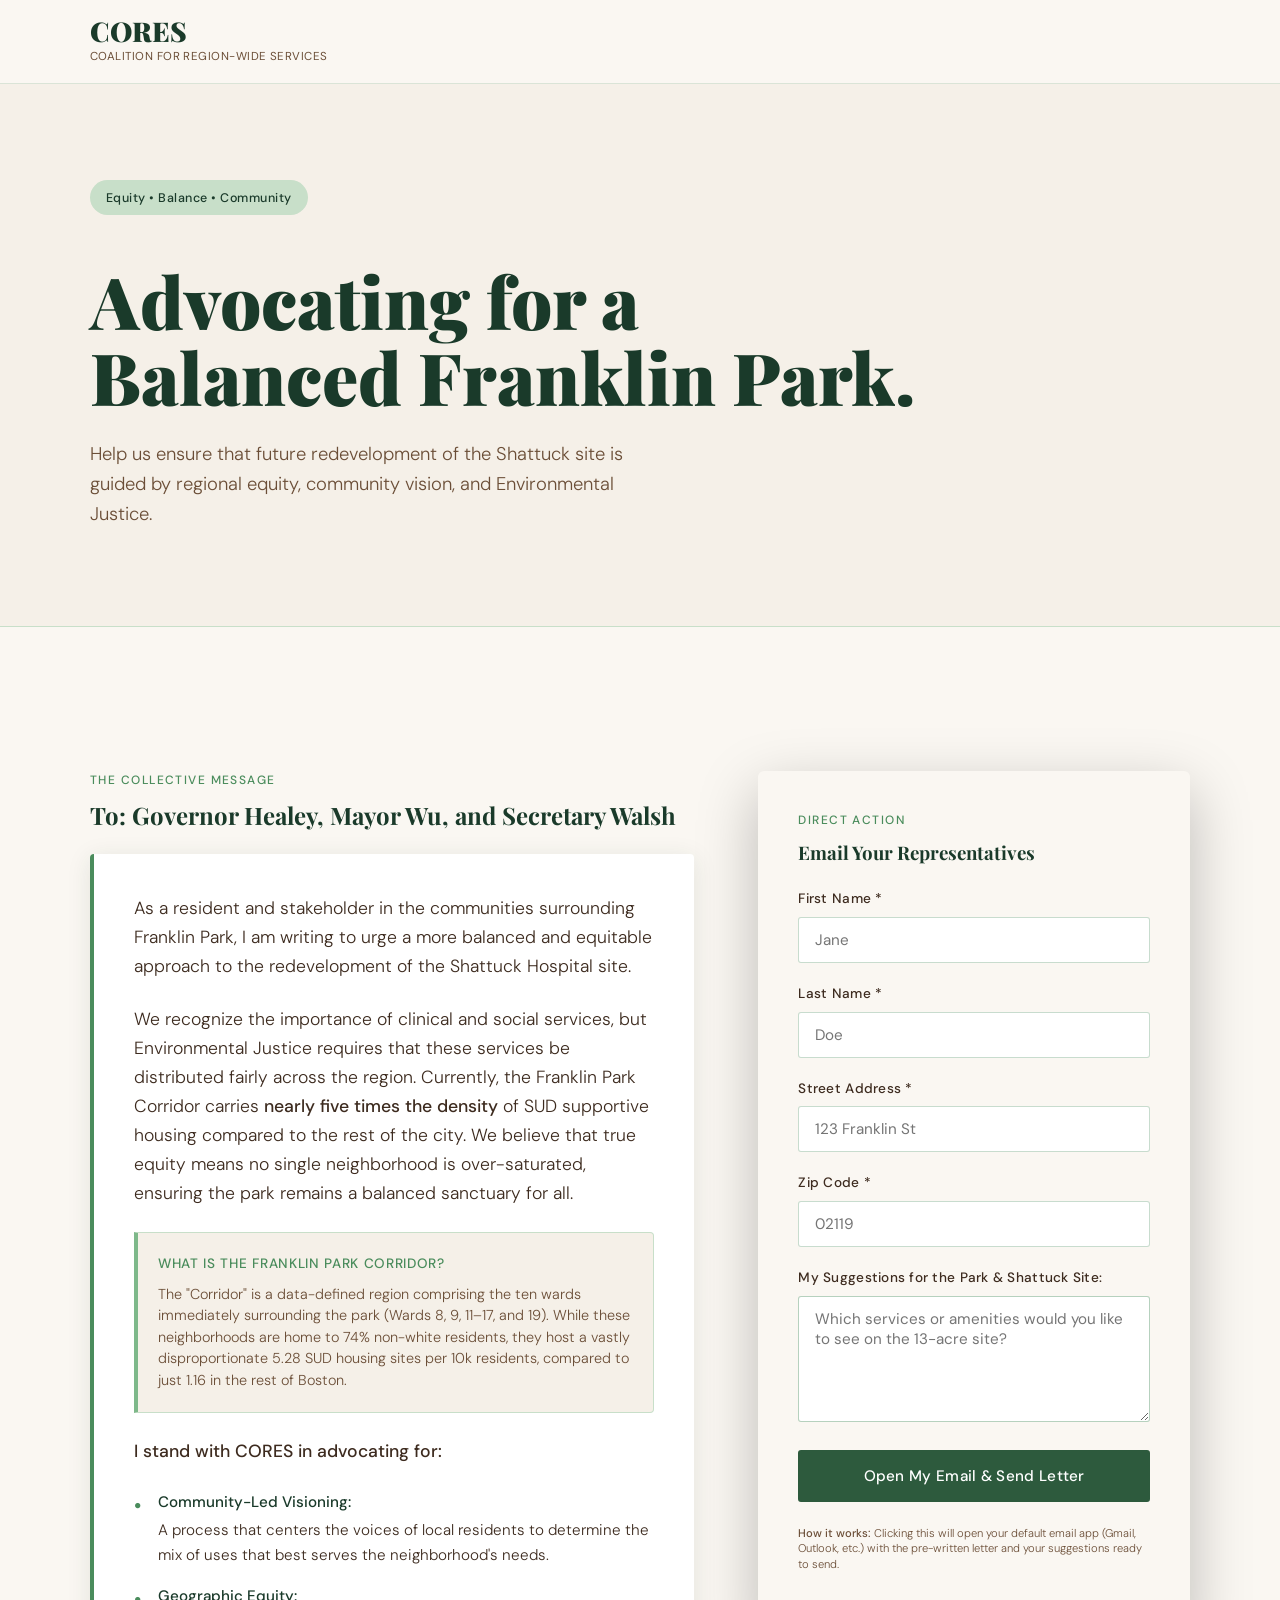
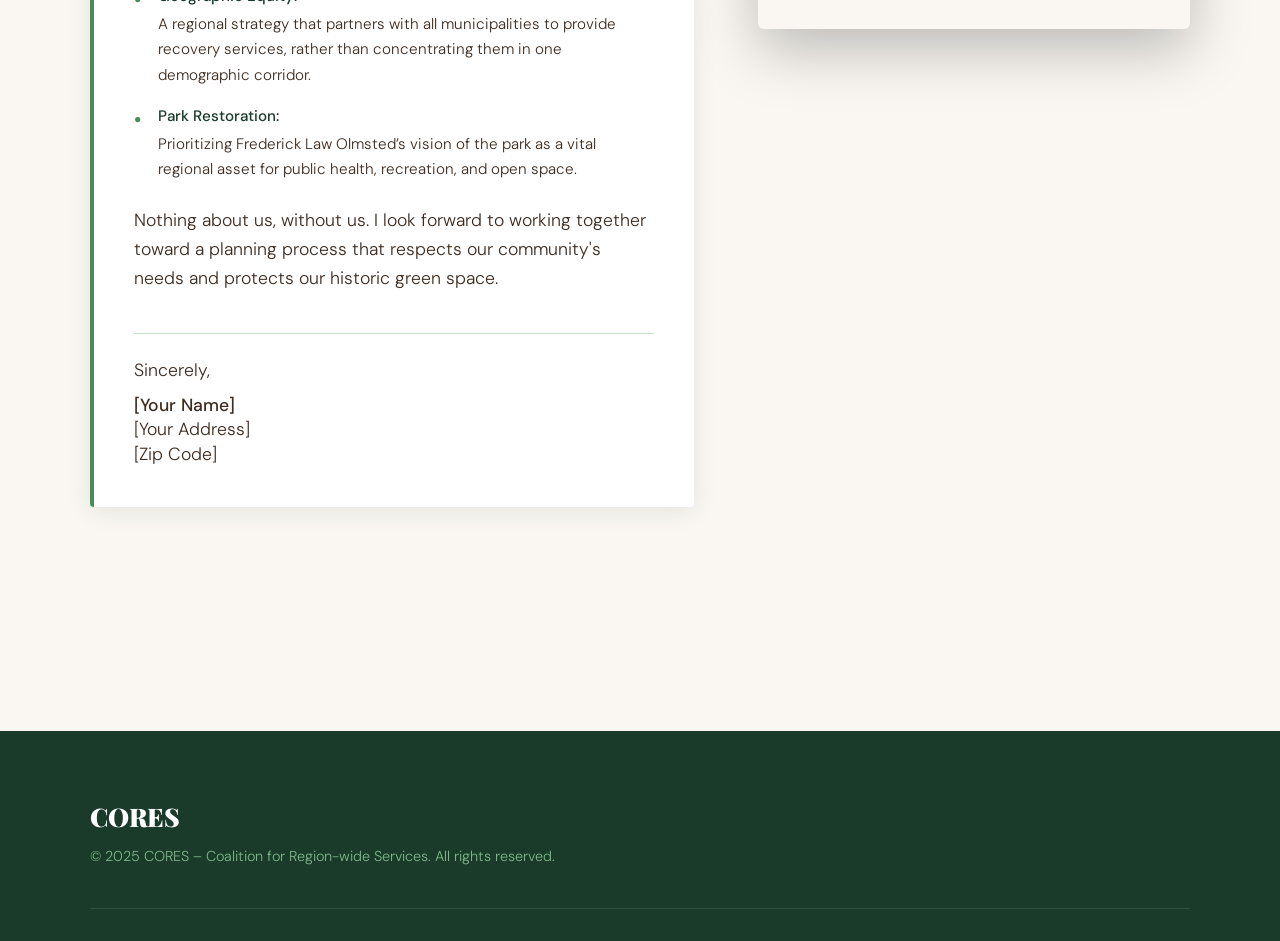
==== email.html @ 15a018da "updated" ====
<!doctype html>
<html lang="en">
  <head>
    <meta charset="UTF-8" />
    <meta name="viewport" content="width=device-width, initial-scale=1.0" />
    <title>Take Action: A Balanced Future for Franklin Park – CORES</title>
    <link rel="preconnect" href="https://fonts.googleapis.com" />
    <link rel="preconnect" href="https://fonts.gstatic.com" crossorigin />
    <link
      href="https://fonts.googleapis.com/css2?family=Playfair+Display:ital,wght@0,700;0,900;1,700&family=DM+Sans:wght@300;400;500&display=swap"
      rel="stylesheet"
    />
    <link rel="stylesheet" href="styles.css" />
    <link
      rel="icon"
      href="data:image/svg+xml,<svg xmlns='http://www.w3.org/2000/svg' viewBox='0 0 100 100'><text y='.9em' font-size='90'>🌳</text></svg>"
    />
    <style>
      .action-grid {
        display: grid;
        grid-template-columns: 1.4fr 1fr;
        gap: 4rem;
        padding-top: 3rem;
        align-items: start;
      }
      .letter-body {
        background: var(--white);
        padding: 2.5rem;
        border-radius: 4px;
        box-shadow: var(--shadow-soft);
        border-left: 4px solid var(--leaf);
      }
      .demand-list {
        list-style: none;
        margin: 1.5rem 0;
      }
      .demand-list li {
        margin-bottom: 1rem;
        padding-left: 1.5rem;
        position: relative;
        font-size: 0.95rem;
      }
      .demand-list li::before {
        content: "•";
        position: absolute;
        left: 0;
        color: var(--leaf);
        font-weight: bold;
      }
      .signature-block {
        margin-top: 2.5rem;
        padding-top: 1.5rem;
        border-top: 1px solid var(--mist);
        font-family: var(--font-body);
        color: var(--forest);
      }
      .signature-block p {
        margin: 0;
        line-height: 1.4;
      }
      .sticky-form {
        position: sticky;
        top: 40px;
      }
      @media (max-width: 992px) {
        .action-grid {
          grid-template-columns: 1fr;
          gap: 2rem;
        }
        .sticky-form {
          position: static;
        }
      }
    </style>
  </head>
  <body>
    <!-- Header & Navigation -->
    <header class="site-header">
      <div class="container nav-container">
        <a href="index.html" class="logo">
          <span class="logo-mark">CORES</span>
          <span class="logo-sub">Coalition for Region-wide Services</span>
        </a>
      </div>
    </header>

    <main>
      <!-- Hero Section -->
      <section
        class="section-padding"
        style="
          background: var(--parchment);
          border-bottom: 1px solid var(--mist);
        "
      >
        <div class="container">
          <span class="badge">Equity • Balance • Community</span>
          <h1 class="hero-title" style="color: var(--forest); margin-top: 1rem">
            Advocating for a<br />Balanced Franklin Park.
          </h1>
          <p class="hero-subtitle" style="color: var(--soil); margin-bottom: 0">
            Help us ensure that future redevelopment of the Shattuck site is
            guided by regional equity, community vision, and Environmental
            Justice.
          </p>
        </div>
      </section>

      <!-- Action Content -->
      <section class="section-padding">
        <div class="container action-grid">
          <!-- Column 1: The Formal Letter Text -->
          <div class="letter-column">
            <span class="eyebrow">The Collective Message</span>
            <h2
              style="
                font-family: var(--font-display);
                color: var(--forest);
                margin-bottom: 1.5rem;
              "
            >
              To: Governor Healey, Mayor Wu, and Secretary Walsh
            </h2>

            <div class="letter-body">
              <p>
                As a resident and stakeholder in the communities surrounding
                Franklin Park, I am writing to urge a more balanced and
                equitable approach to the redevelopment of the Shattuck Hospital
                site.
              </p>

              <p>
                We recognize the importance of clinical and social services, but
                Environmental Justice requires that these services be
                distributed fairly across the region. Currently, the Franklin
                Park Corridor carries
                <strong>nearly five times the density</strong> of SUD supportive
                housing compared to the rest of the city. We believe that true
                equity means no single neighborhood is over-saturated, ensuring
                the park remains a balanced sanctuary for all.
              </p>
              <div class="corridor-box">
                <h5>What is the Franklin Park Corridor?</h5>
                <p>
                  The "Corridor" is a data-defined region comprising the ten
                  wards immediately surrounding the park (Wards 8, 9, 11–17, and
                  19). While these neighborhoods are home to 74% non-white
                  residents, they host a vastly disproportionate 5.28 SUD
                  housing sites per 10k residents, compared to just 1.16 in the
                  rest of Boston.
                </p>
              </div>

              <p><strong>I stand with CORES in advocating for:</strong></p>
              <ul class="demand-list">
                <li>
                  <strong>Community-Led Visioning:</strong> A process that
                  centers the voices of local residents to determine the mix of
                  uses that best serves the neighborhood's needs.
                </li>
                <li>
                  <strong>Geographic Equity:</strong> A regional strategy that
                  partners with all municipalities to provide recovery services,
                  rather than concentrating them in one demographic corridor.
                </li>
                <li>
                  <strong>Park Restoration:</strong> Prioritizing Frederick Law
                  Olmsted’s vision of the park as a vital regional asset for
                  public health, recreation, and open space.
                </li>
              </ul>

              <p>
                Nothing about us, without us. I look forward to working together
                toward a planning process that respects our community's needs
                and protects our historic green space.
              </p>

              <!-- Impactful Signature Block -->
              <div class="signature-block">
                <p>Sincerely,</p>
                <p style="margin-top: 10px">
                  <strong id="sig-name">[Your Name]</strong>
                </p>
                <p id="sig-address">[Your Address]</p>
                <p id="sig-location">[Zip Code]</p>
              </div>
            </div>
          </div>

          <!-- Column 2: The Action Form -->
          <div class="form-column">
            <!-- We removed action and method; we'll use id for the script -->
            <div id="petition-form" class="clean-form sticky-form">
              <span class="eyebrow">Direct Action</span>
              <h3
                style="
                  font-family: var(--font-display);
                  color: var(--forest);
                  margin-bottom: 1.5rem;
                "
              >
                Email Your Representatives
              </h3>

              <div class="form-group">
                <label for="fname">First Name *</label>
                <input
                  type="text"
                  id="fname"
                  required
                  placeholder="Jane"
                  oninput="updateSignature()"
                />
              </div>

              <div class="form-group">
                <label for="lname">Last Name *</label>
                <input
                  type="text"
                  id="lname"
                  required
                  placeholder="Doe"
                  oninput="updateSignature()"
                />
              </div>

              <!-- Added Street Address Field -->
              <div class="form-group">
                <label for="address">Street Address *</label>
                <input
                  type="text"
                  id="address"
                  required
                  placeholder="123 Franklin St"
                  oninput="updateSignature()"
                />
              </div>

              <div class="form-group">
                <label for="zip">Zip Code *</label>
                <input
                  type="text"
                  id="zip"
                  required
                  placeholder="02119"
                  pattern="[0-9]{5}"
                  oninput="updateSignature()"
                />
              </div>

              <div class="form-group">
                <label for="suggestions"
                  >My Suggestions for the Park & Shattuck Site:</label
                >
                <textarea
                  id="suggestions"
                  rows="5"
                  placeholder="Which services or amenities would you like to see on the 13-acre site?"
                ></textarea>
              </div>

              <!-- This button now triggers the JavaScript function -->
              <button
                type="button"
                onclick="sendEmail()"
                class="btn btn-primary btn-block"
              >
                Open My Email & Send Letter
              </button>

              <p
                style="
                  font-size: 0.7rem;
                  color: var(--soil);
                  margin-top: 1.5rem;
                  line-height: 1.4;
                "
              >
                <strong>How it works:</strong> Clicking this will open your
                default email app (Gmail, Outlook, etc.) with the pre-written
                letter and your suggestions ready to send.
              </p>
            </div>
          </div>
        </div>
      </section>
    </main>

    <footer class="site-footer">
      <div class="container footer-container">
        <div class="footer-info">
          <span class="footer-logo">CORES</span>
          <p>
            © 2025 CORES – Coalition for Region-wide Services. All rights
            reserved.
          </p>
        </div>
      </div>
    </footer>

    <script>
      // Updates the visual signature on the left
      function updateSignature() {
        const fname = document.getElementById("fname").value;
        const lname = document.getElementById("lname").value;
        const address = document.getElementById("address").value;
        const zip = document.getElementById("zip").value;

        document.getElementById("sig-name").innerText =
          fname || lname ? fname + " " + lname : "[Your Name]";
        document.getElementById("sig-address").innerText = address
          ? address
          : "[Your Address]";
        document.getElementById("sig-location").innerText = zip
          ? "Boston, MA " + zip
          : "[Zip Code]";
      }

      // The function that actually "sends" the email
      function sendEmail() {
        // 1. Define Recipients
        const to = "governorhelley@mass.gov"; // Replace with actual lead rep
        const cc =
          "mayorwu@boston.gov, secretarywalsh@mass.gov, whoseparkfp@gmail.com";

        // 2. Collect Data
        const fname = document.getElementById("fname").value;
        const lname = document.getElementById("lname").value;
        const address = document.getElementById("address").value;
        const zip = document.getElementById("zip").value;
        const suggestions = document.getElementById("suggestions").value;

        if (!fname || !lname || !address || !zip) {
          alert("Please fill out your name, address, and zip code first.");
          return;
        }

        // 3. Build the Email Body
        const subject = encodeURIComponent(
          "Constituent Letter: Balanced Development for Franklin Park",
        );

        let bodyText = `To: Governor Healey, Mayor Wu, and Secretary Walsh\n\n`;
        bodyText += `As a resident and stakeholder in the communities surrounding Franklin Park, I am writing to urge a more balanced and equitable approach to the redevelopment of the Shattuck Hospital site.\n\n`;
        bodyText += `We recognize the importance of clinical and social services, but Environmental Justice requires that these services be distributed fairly across the region. Currently, the Franklin Park Corridor carries nearly five times the density of SUD supportive housing compared to the rest of the city.\n\n`;

        if (suggestions) {
          bodyText += `MY SUGGESTIONS FOR THE SITE:\n"${suggestions}"\n\n`;
        }

        bodyText += `I stand with CORES in advocating for Community-Led Visioning, Geographic Equity, and Park Restoration.\n\n`;
        bodyText += `Sincerely,\n\n`;
        bodyText += `${fname} ${lname}\n`;
        bodyText += `${address}\n`;
        bodyText += `Boston, MA ${zip}`;

        const mailtoLink = `mailto:${to}?cc=${cc}&subject=${subject}&body=${encodeURIComponent(bodyText)}`;

        // 4. Trigger the Email Client
        window.location.href = mailtoLink;
      }
    </script>
  </body>
</html>
---- styles.css ----
/* =============================================
   CORES — Coalition for Region-wide Services
   Design: Organic Editorial / Environmental
   ============================================= */

:root {
  --forest: #1a3a2a;
  --canopy: #2d5a3d;
  --leaf: #4a8c5c;
  --sage: #7eb88a;
  --mist: #c8dfc9;
  --parchment: #f5f0e8;
  --bark: #3d2b1f;
  --soil: #6b4e37;
  --cream: #faf7f2;
  --white: #ffffff;

  --font-display: "Playfair Display", Georgia, serif;
  --font-body: "DM Sans", system-ui, sans-serif;

  --ease-out: cubic-bezier(0.16, 1, 0.3, 1);
  --shadow-soft: 0 4px 24px rgba(26, 58, 42, 0.1);
  --shadow-med: 0 8px 40px rgba(26, 58, 42, 0.16);
}

/* Reset */
*,
*::before,
*::after {
  margin: 0;
  padding: 0;
  box-sizing: border-box;
}

html {
  scroll-behavior: smooth;
}

body {
  font-family: var(--font-body);
  color: var(--bark);
  line-height: 1.65;
  background: var(--cream);
  font-weight: 300;
}

.container {
  width: 90%;
  max-width: 1100px;
  margin: 0 auto;
}

.section-padding {
  padding: 6rem 0;
}

/* Typography */
h1,
h2,
h3,
h4 {
  font-family: var(--font-display);
  line-height: 1.15;
}
p {
  margin-bottom: 1rem;
}
a {
  text-decoration: none;
  color: inherit;
}
strong {
  font-weight: 500;
}

em {
  font-style: italic;
  color: var(--mist);
}

/* Eyebrow label */
.eyebrow {
  display: block;
  font-family: var(--font-body);
  font-weight: 500;
  font-size: 0.75rem;
  letter-spacing: 0.12em;
  text-transform: uppercase;
  color: var(--leaf);
  margin-bottom: 0.75rem;
}
.eyebrow.centered {
  text-align: center;
}
.eyebrow.light {
  color: var(--mist);
}

/* Badge */
.badge {
  display: inline-block;
  background: var(--mist);
  color: var(--forest);
  padding: 0.45rem 1rem;
  border-radius: 100px;
  font-size: 0.78rem;
  font-weight: 500;
  letter-spacing: 0.04em;
  margin-bottom: 2rem;
}

/* Buttons */
.btn {
  display: inline-block;
  padding: 0.85rem 1.8rem;
  border-radius: 3px;
  font-family: var(--font-body);
  font-weight: 500;
  font-size: 0.95rem;
  cursor: pointer;
  transition: all 0.25s var(--ease-out);
  border: 2px solid transparent;
  letter-spacing: 0.02em;
}

.btn-primary {
  background: var(--canopy);
  color: var(--white);
  border-color: var(--canopy);
}
.btn-primary:hover {
  background: var(--forest);
  border-color: var(--forest);
  transform: translateY(-2px);
  box-shadow: 0 8px 24px rgba(26, 58, 42, 0.25);
}

.btn-outline {
  background: transparent;
  border-color: var(--white);
  color: var(--white);
}
.btn-outline:hover {
  background: rgba(255, 255, 255, 0.15);
  transform: translateY(-2px);
}

.btn-block {
  display: block;
  width: 100%;
  text-align: center;
}

/* =====================
   HEADER & NAV
   ===================== */
.site-header {
  background: var(--cream);
  border-bottom: 1px solid rgba(74, 140, 92, 0.18);
  position: sticky;
  top: 0;
  z-index: 100;
  backdrop-filter: blur(8px);
}

.nav-container {
  display: flex;
  justify-content: space-between;
  align-items: center;
  padding: 1.1rem 0;
}

.logo {
  display: flex;
  flex-direction: column;
}

.logo-mark {
  font-family: var(--font-display);
  font-size: 1.7rem;
  font-weight: 900;
  color: var(--forest);
  line-height: 1;
}

.logo-sub {
  font-size: 0.72rem;
  font-weight: 400;
  color: var(--soil);
  letter-spacing: 0.04em;
  text-transform: uppercase;
  margin-top: 2px;
}

.main-nav ul {
  list-style: none;
  display: flex;
  gap: 2.5rem;
  align-items: center;
}

.main-nav a {
  font-weight: 400;
  font-size: 0.95rem;
  color: var(--bark);
  transition: color 0.2s;
  position: relative;
}

.main-nav a:not(.btn-nav)::after {
  content: "";
  position: absolute;
  bottom: -3px;
  left: 0;
  width: 0;
  height: 1.5px;
  background: var(--leaf);
  transition: width 0.3s var(--ease-out);
}
.main-nav a:not(.btn-nav):hover::after {
  width: 100%;
}

.btn-nav {
  background: var(--canopy);
  color: var(--white) !important;
  padding: 0.55rem 1.25rem;
  border-radius: 3px;
  font-weight: 500 !important;
  transition:
    background 0.2s,
    transform 0.2s;
}
.btn-nav:hover {
  background: var(--forest) !important;
  transform: translateY(-1px);
}
.btn-nav::after {
  display: none !important;
}

/* Mobile Toggle */
.mobile-toggle {
  display: none;
  background: none;
  border: none;
  cursor: pointer;
  flex-direction: column;
  gap: 5px;
}
.mobile-toggle span {
  width: 24px;
  height: 2px;
  background: var(--canopy);
  border-radius: 2px;
  transition: transform 0.3s;
}

/* =====================
   HERO
   ===================== */
.hero-section {
  position: relative;
  padding: 7rem 0 6rem;
  background: var(--forest);
  overflow: hidden;
}

.hero-bg-texture {
  position: absolute;
  inset: 0;
  background:
    radial-gradient(
      ellipse 70% 60% at 20% 50%,
      rgba(74, 140, 92, 0.25) 0%,
      transparent 60%
    ),
    radial-gradient(
      ellipse 50% 80% at 80% 30%,
      rgba(45, 90, 61, 0.4) 0%,
      transparent 60%
    );
  pointer-events: none;
}

.hero-content {
  position: relative;
  z-index: 2;
  max-width: 720px;
}

.hero-title {
  font-size: clamp(2.8rem, 6vw, 4.5rem);
  font-weight: 900;
  color: var(--white);
  margin-bottom: 1.5rem;
  line-height: 1.05;
}

.hero-subtitle {
  font-size: 1.15rem;
  color: var(--mist);
  max-width: 580px;
  margin-bottom: 2.5rem;
  font-weight: 300;
}
.hero-subtitle strong {
  color: var(--white);
  font-weight: 500;
}

.hero-actions {
  display: flex;
  gap: 1rem;
  flex-wrap: wrap;
}

/* Decorative leaves */
.hero-leaf {
  position: absolute;
  z-index: 1;
  font-size: 8rem;
  opacity: 0.07;
  pointer-events: none;
  filter: blur(1px);
}
.hero-leaf-1 {
  right: 5%;
  top: 10%;
  transform: rotate(15deg);
  font-size: 12rem;
}
.hero-leaf-2 {
  right: 18%;
  bottom: 5%;
  transform: rotate(-20deg);
  font-size: 9rem;
}

/* =====================
   ABOUT
   ===================== */
.about-section {
  background: var(--parchment);
}

.about-grid {
  display: grid;
  grid-template-columns: 3fr 2fr;
  gap: 4rem;
  align-items: center;
}

.about-text h3 {
  font-size: 2.2rem;
  color: var(--forest);
  margin-bottom: 1.25rem;
}

.about-text p {
  color: var(--bark);
  font-size: 1.05rem;
}

.about-highlight {
  background: var(--forest);
  color: var(--mist);
  padding: 2.5rem;
  border-radius: 4px;
  position: relative;
}

.quote-mark {
  font-family: var(--font-display);
  font-size: 5rem;
  line-height: 1;
  color: var(--sage);
  opacity: 0.4;
  margin-bottom: -1rem;
}

.about-highlight h4 {
  font-size: 0.8rem;
  font-family: var(--font-body);
  font-weight: 500;
  letter-spacing: 0.1em;
  text-transform: uppercase;
  color: var(--sage);
  margin-bottom: 0.75rem;
}

.about-highlight p {
  color: var(--mist);
  font-size: 1rem;
  margin-bottom: 0;
}
.about-highlight strong {
  color: var(--white);
}

/* =====================
   PRINCIPLES
   ===================== */
.principles-section {
  background: var(--cream);
}

.section-title {
  font-size: clamp(1.8rem, 3vw, 2.4rem);
  text-align: center;
  color: var(--forest);
  margin-bottom: 3.5rem;
}

.card-grid {
  display: grid;
  grid-template-columns: repeat(auto-fit, minmax(290px, 1fr));
  gap: 2rem;
}

.card {
  background: var(--white);
  padding: 2.5rem 2rem;
  border-radius: 4px;
  box-shadow: var(--shadow-soft);
  border-top: 3px solid var(--leaf);
  transition:
    transform 0.3s var(--ease-out),
    box-shadow 0.3s;
}
.card:hover {
  transform: translateY(-5px);
  box-shadow: var(--shadow-med);
}

.card-icon {
  font-size: 2rem;
  margin-bottom: 1rem;
  filter: grayscale(0.2);
}

.card h4 {
  color: var(--forest);
  font-size: 1.25rem;
  margin-bottom: 0.75rem;
}
.card p {
  color: #5a4e46;
  font-size: 0.97rem;
  margin-bottom: 0;
}

/* =====================
   DATA / EVIDENCE SECTION
   ===================== */
.data-section {
  background: var(--parchment);
}

.data-intro {
  max-width: 720px;
  margin: 0 auto 3rem;
  text-align: center;
  font-size: 1.05rem;
  color: #5a4e46;
}
.data-intro strong {
  color: var(--forest);
}

/* Stat callout bar */
.stat-bar {
  display: flex;
  align-items: stretch;
  gap: 0;
  background: var(--forest);
  border-radius: 6px;
  overflow: hidden;
  margin-bottom: 3rem;
}

.stat-item {
  flex: 1;
  display: flex;
  flex-direction: column;
  align-items: center;
  justify-content: center;
  padding: 2rem 1.5rem;
  text-align: center;
}

.stat-number {
  font-family: var(--font-display);
  font-size: 3rem;
  font-weight: 900;
  color: var(--mist);
  line-height: 1;
  margin-bottom: 0.5rem;
}

.stat-label {
  font-size: 0.82rem;
  color: var(--sage);
  line-height: 1.4;
  font-weight: 400;
}

.stat-divider {
  width: 1px;
  background: rgba(255, 255, 255, 0.1);
  align-self: stretch;
}

/* Viz grid */
.viz-grid {
  display: grid;
  grid-template-columns: 1fr 1fr;
  gap: 2rem;
}

.viz-panel {
  background: var(--white);
  border-radius: 6px;
  overflow: hidden;
  box-shadow: var(--shadow-soft);
}

.viz-label {
  font-family: var(--font-body);
  font-size: 0.8rem;
  font-weight: 500;
  letter-spacing: 0.06em;
  text-transform: uppercase;
  color: var(--leaf);
  padding: 1rem 1.25rem 0.75rem;
  border-bottom: 1px solid rgba(74, 140, 92, 0.12);
}

.map-embed iframe {
  display: block;
  width: 100%;
  height: 420px;
  border: none;
}

.scatter-embed img {
  display: block;
  width: 100%;
  height: 420px;
  object-fit: contain;
  padding: 1rem;
  background: var(--white);
}

/* =====================
   PETITION SECTION
   ===================== */
.petition-section {
  background: var(--canopy);
  background-image:
    radial-gradient(
      ellipse 80% 80% at 90% 20%,
      rgba(26, 58, 42, 0.5) 0%,
      transparent 60%
    ),
    radial-gradient(
      ellipse 60% 60% at 10% 80%,
      rgba(74, 140, 92, 0.2) 0%,
      transparent 50%
    );
}

.petition-container {
  display: grid;
  grid-template-columns: 1fr 1fr;
  gap: 5rem;
  align-items: start;
}

.petition-text h3 {
  font-size: clamp(2rem, 4vw, 2.8rem);
  color: var(--white);
  margin-bottom: 1rem;
}
.petition-text p {
  color: var(--mist);
  font-size: 1.05rem;
}

.petition-points {
  list-style: none;
  margin-top: 1.5rem;
}
.petition-points li {
  color: var(--mist);
  padding: 0.5rem 0;
  border-bottom: 1px solid rgba(200, 223, 201, 0.2);
  font-size: 0.97rem;
  display: flex;
  align-items: center;
  gap: 0.6rem;
}
.petition-points li::before {
  content: "→";
  color: var(--sage);
  font-weight: 500;
}

/* Form */
.clean-form {
  background: var(--cream);
  padding: 2.5rem;
  border-radius: 6px;
  box-shadow: 0 20px 60px rgba(0, 0, 0, 0.25);
}

.clean-form h4 {
  font-size: 1.3rem;
  color: var(--forest);
  margin-bottom: 1.75rem;
}

.form-group {
  margin-bottom: 1.25rem;
}

.form-group label {
  display: block;
  margin-bottom: 0.4rem;
  font-weight: 500;
  font-size: 0.85rem;
  color: var(--bark);
  letter-spacing: 0.02em;
}

.form-group input[type="text"],
.form-group input[type="email"] {
  width: 100%;
  padding: 0.75rem 1rem;
  border: 1.5px solid rgba(74, 140, 92, 0.3);
  border-radius: 3px;
  font-family: var(--font-body);
  font-size: 0.95rem;
  color: var(--bark);
  background: var(--white);
  transition:
    border-color 0.2s,
    box-shadow 0.2s;
}

.form-group input:focus {
  outline: none;
  border-color: var(--leaf);
  box-shadow: 0 0 0 3px rgba(74, 140, 92, 0.12);
}

.checkbox-group {
  display: flex;
  align-items: center;
  gap: 0.6rem;
}
.checkbox-group input {
  width: auto;
  accent-color: var(--canopy);
}
.checkbox-group label {
  margin-bottom: 0;
  font-weight: 400;
  font-size: 0.9rem;
}

.hidden {
  display: none;
}

#form-message {
  margin-top: 1rem;
  text-align: center;
  color: var(--canopy);
  font-weight: 500;
  font-size: 0.95rem;
  background: rgba(74, 140, 92, 0.1);
  padding: 0.75rem;
  border-radius: 3px;
}

/* =====================
   FOOTER
   ===================== */
.site-footer {
  background: var(--forest);
  padding: 4rem 0 2rem;
}

.footer-container {
  display: flex;
  justify-content: space-between;
  align-items: flex-start;
  padding-bottom: 2.5rem;
  border-bottom: 1px solid rgba(255, 255, 255, 0.1);
}

.footer-logo {
  font-family: var(--font-display);
  font-size: 1.6rem;
  font-weight: 900;
  color: var(--white);
  display: block;
  margin-bottom: 0.5rem;
}

.footer-info p {
  color: var(--sage);
  font-size: 0.9rem;
  line-height: 1.6;
  margin-bottom: 0;
}

.footer-links {
  display: flex;
  gap: 2rem;
  align-items: center;
}

.footer-links a {
  color: var(--mist);
  font-size: 0.9rem;
  transition: color 0.2s;
  position: relative;
}
.footer-links a::after {
  content: "";
  position: absolute;
  bottom: -2px;
  left: 0;
  width: 0;
  height: 1px;
  background: var(--sage);
  transition: width 0.3s;
}
.footer-links a:hover {
  color: var(--white);
}
.footer-links a:hover::after {
  width: 100%;
}

.footer-bottom {
  padding-top: 1.5rem;
}
.footer-bottom p {
  color: rgba(126, 184, 138, 0.5);
  font-size: 0.8rem;
  margin: 0;
}

/* =====================
   RESPONSIVE
   ===================== */
@media (max-width: 768px) {
  .mobile-toggle {
    display: flex;
  }

  .site-header {
    position: relative;
  }

  .main-nav {
    display: none;
    width: 100%;
    position: absolute;
    top: 100%;
    left: 0;
    background: var(--cream);
    border-bottom: 1px solid rgba(74, 140, 92, 0.2);
    padding: 1.5rem 0;
    z-index: 99;
  }
  .main-nav.active {
    display: block;
  }
  .main-nav ul {
    flex-direction: column;
    gap: 1rem;
    text-align: center;
  }

  .hero-section {
    padding: 5rem 0 4rem;
  }
  .hero-title {
    font-size: 2.4rem;
  }
  .hero-actions {
    flex-direction: column;
  }
  .hero-leaf {
    display: none;
  }

  .stat-bar {
    flex-direction: column;
  }
  .stat-divider {
    width: 100%;
    height: 1px;
  }
  .map-embed iframe,
  .scatter-embed img {
    height: 320px;
  }
  .viz-grid,
  .about-grid,
  .petition-container {
    grid-template-columns: 1fr;
    gap: 2rem;
  }

  .section-padding {
    padding: 4rem 0;
  }
  /* Survey Banner */
  .survey-banner {
    background: var(--parchment);
    border-top: 2px solid var(--mist);
    border-bottom: 2px solid var(--mist);
    padding: 2.5rem 0;
  }
  .survey-container {
    display: flex;
    align-items: center;
    justify-content: space-between;
    gap: 2rem;
  }
  .survey-eyebrow {
    display: block;
    font-size: 0.75rem;
    font-weight: 500;
    letter-spacing: 0.1em;
    text-transform: uppercase;
    color: var(--leaf);
    margin-bottom: 0.4rem;
  }
  .survey-text p {
    margin: 0;
    color: var(--bark);
    font-size: 0.97rem;
    max-width: 600px;
  }
  .btn-survey {
    white-space: nowrap;
    background: transparent;
    border: 2px solid var(--canopy);
    color: var(--canopy);
    font-weight: 500;
    padding: 0.75rem 1.5rem;
    border-radius: 3px;
    transition: all 0.25s var(--ease-out);
  }
  .btn-survey:hover {
    background: var(--canopy);
    color: var(--white);
    transform: translateY(-2px);
  }
  @media (max-width: 768px) {
    .survey-container {
      flex-direction: column;
      text-align: center;
    }
  }

  .footer-container {
    flex-direction: column;
    gap: 2rem;
  }
  .footer-links {
    flex-direction: row;
    gap: 1.5rem;
  }
}
.petition-hero {
  background: var(--cream);
  text-align: left;
  border-bottom: 1px solid var(--mist);
}

.action-grid {
  display: grid;
  grid-template-columns: 1.5fr 1fr;
  gap: 5rem;
  padding: 4rem 0 8rem;
  align-items: start;
}

.letter-header {
  margin-bottom: 2rem;
}

.letter-header h3 {
  font-size: 2rem;
  color: var(--forest);
  border-bottom: 2px solid var(--leaf);
  display: inline-block;
  padding-bottom: 0.5rem;
}

.letter-body p {
  font-size: 1.1rem;
  margin-bottom: 1.5rem;
  color: var(--bark);
}

.demand-list {
  list-style: none;
  margin: 2rem 0;
}

.demand-list li {
  position: relative;
  padding-left: 2rem;
  margin-bottom: 1.25rem;
  font-size: 1rem;
}

.demand-list li::before {
  content: "✓";
  position: absolute;
  left: 0;
  color: var(--leaf);
  font-weight: bold;
  font-size: 1.2rem;
}

.demand-list strong {
  color: var(--forest);
  display: block;
  margin-bottom: 0.2rem;
}

/* Form Styles */
.sticky-form {
  position: sticky;
  top: 120px; /* Adjust based on header height */
}

.form-disclaimer {
  font-size: 0.75rem;
  color: var(--soil);
  margin-top: 1.5rem;
  line-height: 1.4;
}

textarea {
  width: 100%;
  padding: 0.75rem 1rem;
  border: 1.5px solid rgba(74, 140, 92, 0.3);
  border-radius: 3px;
  font-family: var(--font-body);
  font-size: 0.95rem;
  background: var(--white);
  resize: vertical;
}

textarea:focus {
  outline: none;
  border-color: var(--leaf);
}

/* Mobile Adjustments */
@media (max-width: 992px) {
  .action-grid {
    grid-template-columns: 1fr;
    gap: 3rem;
  }

  .sticky-form {
    position: static;
  }
}
.form-group textarea {
  border: 1.5px solid rgba(74, 140, 92, 0.4);
  background-color: #fff;
  transition: all 0.3s ease;
}

.form-group textarea:focus {
  border-color: var(--canopy);
  box-shadow: 0 0 8px rgba(45, 90, 61, 0.1);
}

.form-disclaimer {
  background: var(--mist);
  padding: 1rem;
  border-radius: 4px;
  margin-top: 1.5rem;
  border-left: 4px solid var(--leaf);
}

.form-disclaimer p {
  font-size: 0.75rem;
  color: var(--forest);
  margin: 0;
}
.corridor-box {
  background-color: var(--parchment);
  border: 1px solid var(--mist);
  border-left: 4px solid var(--sage);
  padding: 1.25rem;
  margin: 1.5rem 0;
  border-radius: 0 4px 4px 0;
}

.corridor-box h5 {
  font-family: var(--font-body);
  font-size: 0.85rem;
  font-weight: 500;
  text-transform: uppercase;
  letter-spacing: 0.05em;
  color: var(--leaf);
  margin-bottom: 0.5rem;
}

.corridor-box p {
  font-size: 0.9rem !important;
  line-height: 1.5;
  margin-bottom: 0 !important;
  color: var(--soil);
}
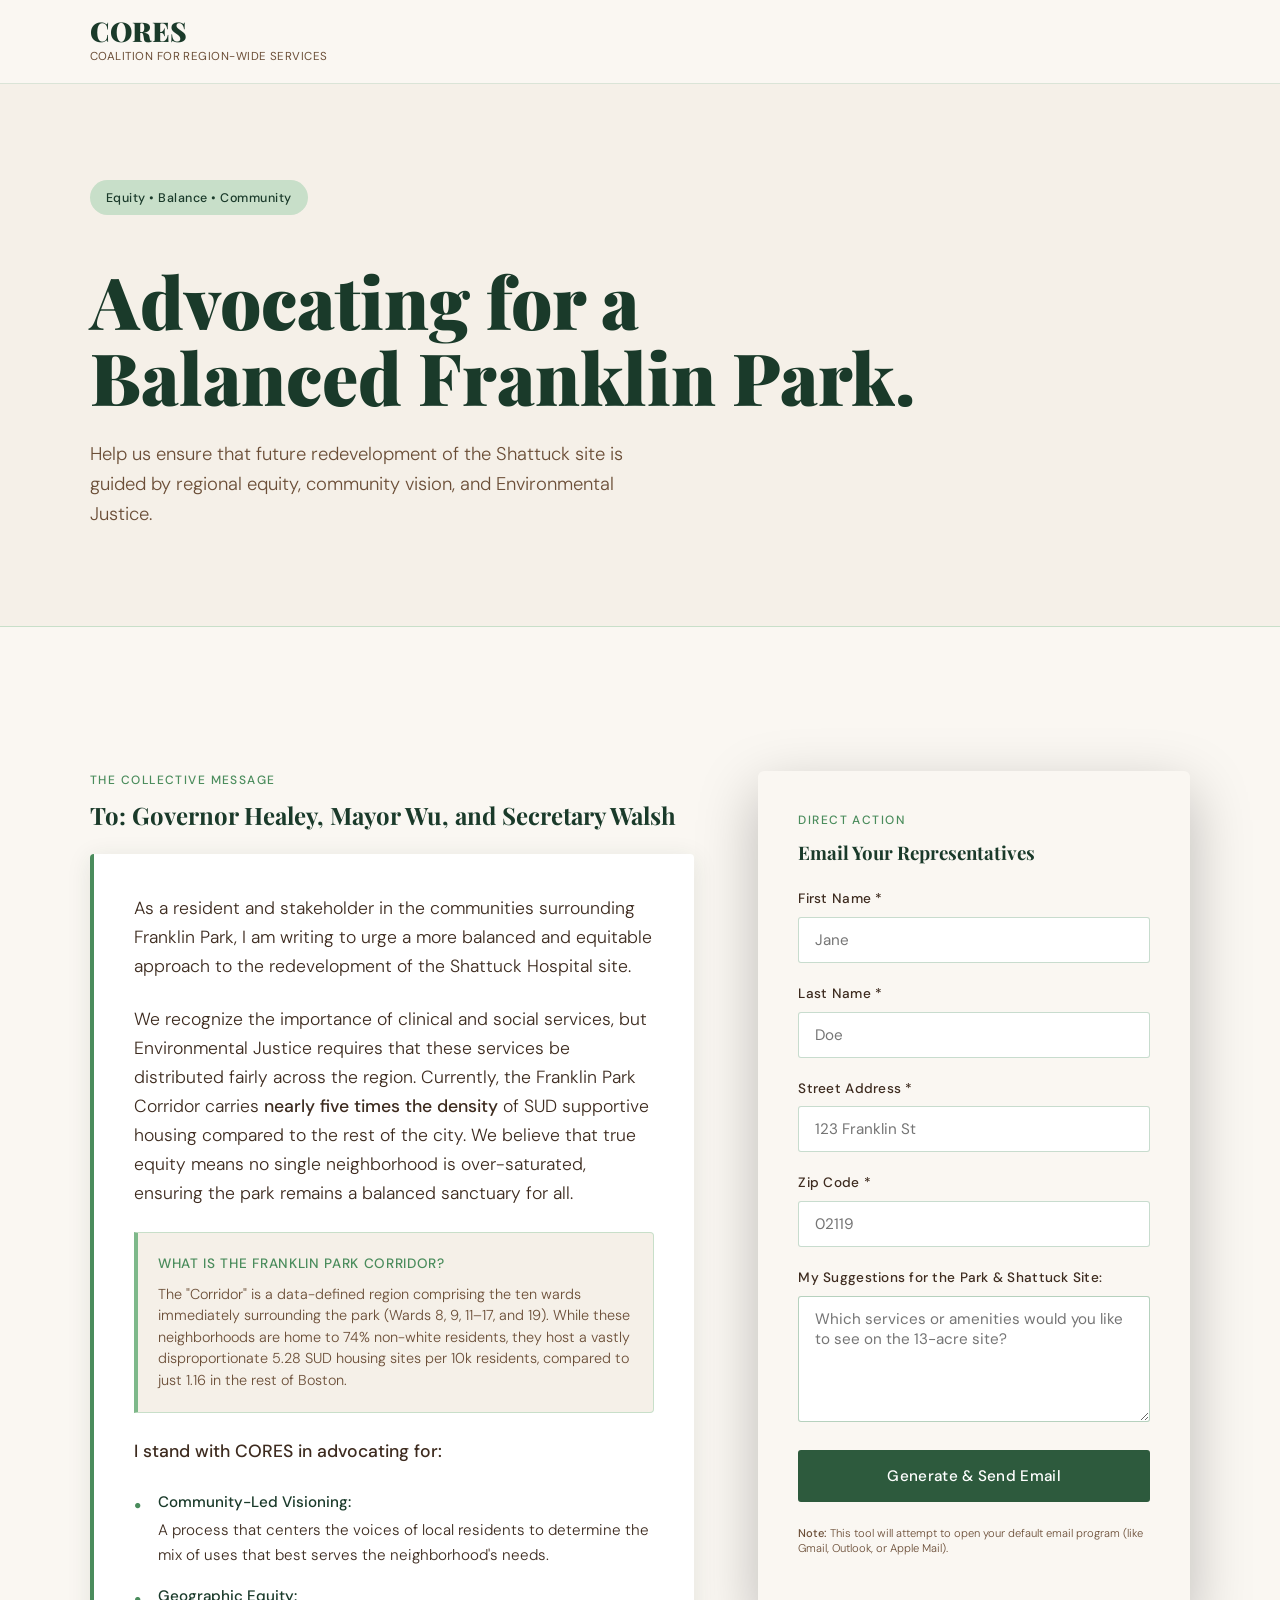
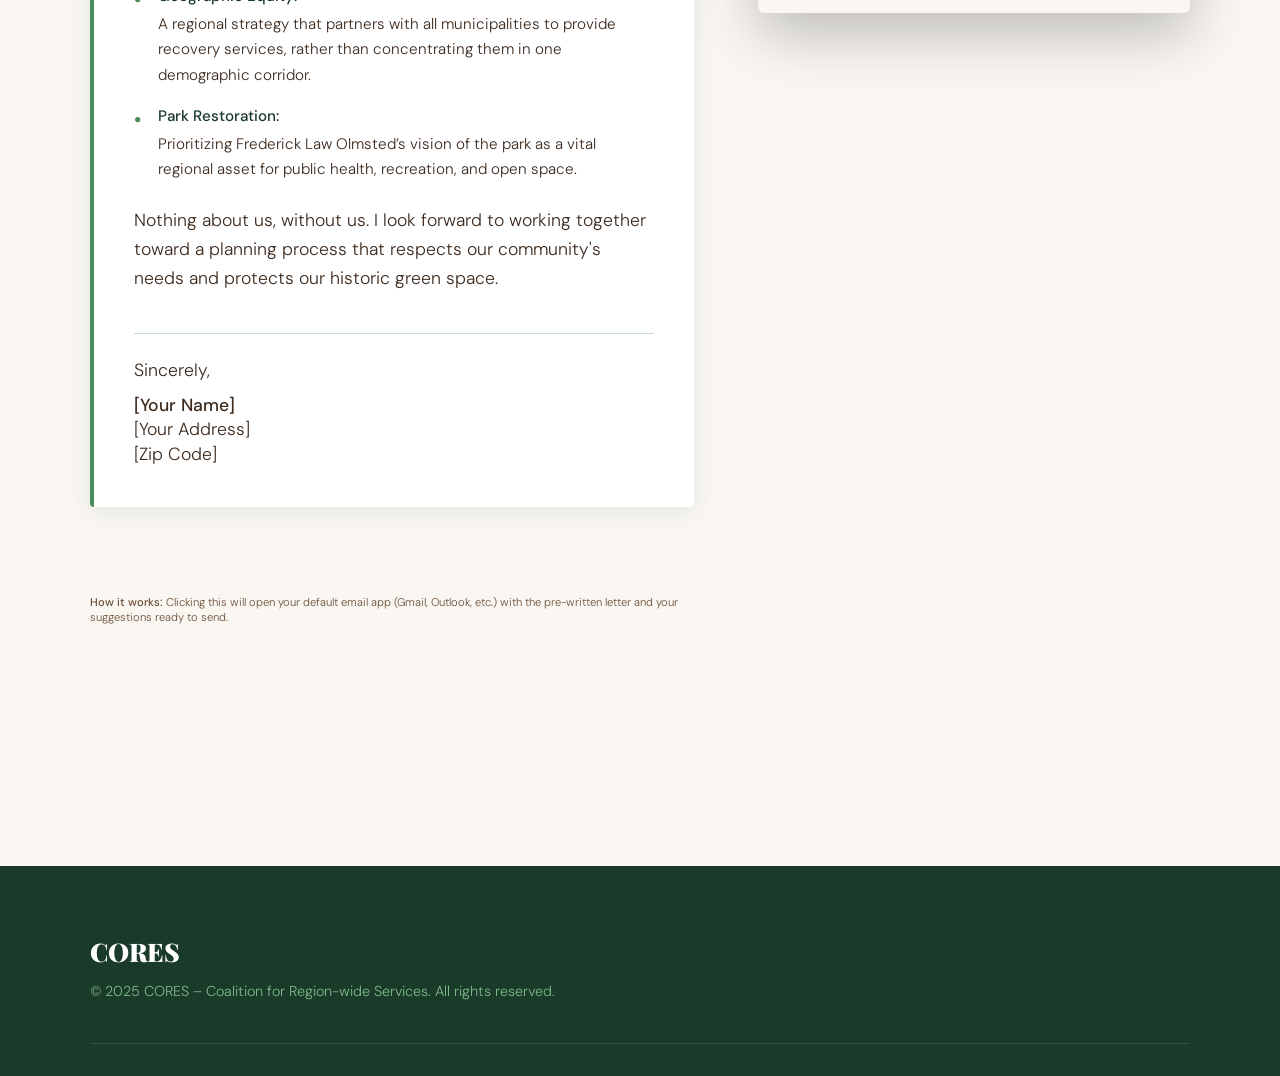
==== commit 1405f8c9: "updated" ====
--- a/email.html
+++ b/email.html
@@ -191,7 +191,6 @@
 
           <!-- Column 2: The Action Form -->
           <div class="form-column">
-            <!-- We removed action and method; we'll use id for the script -->
             <div id="petition-form" class="clean-form sticky-form">
               <span class="eyebrow">Direct Action</span>
               <h3
@@ -261,13 +260,22 @@
                 ></textarea>
               </div>
 
-              <!-- This button now triggers the JavaScript function -->
-              <button
-                type="button"
-                onclick="sendEmail()"
-                class="btn btn-primary btn-block"
-              >
-                Open My Email & Send Letter
+              <button type="button" onclick="sendEmail()" class="btn btn-primary btn-block">Generate & Send Email</button>
+              
+              <!-- NEW: Non-technical User Guidance -->
+              <div id="help-area" style="margin-top: 1.5rem; display: none; background: #fff; padding: 1rem; border: 1px solid var(--mist); border-radius: 4px;">
+                <p style="font-size: 0.85rem; color: var(--forest); font-weight: bold; margin-bottom: 0.5rem;">Didn't see your email app open?</p>
+                <p style="font-size: 0.8rem; color: var(--soil); margin-bottom: 1rem;">
+                  Some browsers block email apps from opening. You can manually copy the text below and paste it into a new email to <strong>governor@mass.gov</strong>.
+                </p>
+                <button type="button" onclick="copyToClipboard()" class="btn btn-outline" style="color: var(--canopy); border-color: var(--canopy); width: 100%; font-size: 0.8rem;">Copy Letter to Clipboard</button>
+              </div>
+
+              <p style="font-size: 0.7rem; color: var(--soil); margin-top: 1.5rem; line-height: 1.4;">
+                <strong>Note:</strong> This tool will attempt to open your default email program (like Gmail, Outlook, or Apple Mail).
+              </p>
+            </div>
+          </div>
               </button>
 
               <p
@@ -301,53 +309,47 @@
     </footer>
 
     <script>
-      // Updates the visual signature on the left
+      // Global variable to store the letter for the copy-paste fallback
+      let generatedLetter = "";
+
       function updateSignature() {
-        const fname = document.getElementById("fname").value;
-        const lname = document.getElementById("lname").value;
-        const address = document.getElementById("address").value;
-        const zip = document.getElementById("zip").value;
-
-        document.getElementById("sig-name").innerText =
-          fname || lname ? fname + " " + lname : "[Your Name]";
-        document.getElementById("sig-address").innerText = address
-          ? address
-          : "[Your Address]";
-        document.getElementById("sig-location").innerText = zip
-          ? "Boston, MA " + zip
-          : "[Zip Code]";
-      }
-
-      // The function that actually "sends" the email
+        const fname = document.getElementById('fname').value;
+        const lname = document.getElementById('lname').value;
+        const address = document.getElementById('address').value;
+        const zip = document.getElementById('zip').value;
+
+        document.getElementById('sig-name').innerText = (fname || lname) ? (fname + ' ' + lname) : '[Your Name]';
+        document.getElementById('sig-address').innerText = address ? address : '[Your Address]';
+        document.getElementById('sig-location').innerText = zip ? 'Boston, MA ' + zip : '[Zip Code]';
+      }
+
       function sendEmail() {
-        // 1. Define Recipients
-        const to = "governorhelley@mass.gov"; // Replace with actual lead rep
-        const cc =
-          "mayorwu@boston.gov, secretarywalsh@mass.gov, whoseparkfp@gmail.com";
-
-        // 2. Collect Data
-        const fname = document.getElementById("fname").value;
-        const lname = document.getElementById("lname").value;
-        const address = document.getElementById("address").value;
-        const zip = document.getElementById("zip").value;
-        const suggestions = document.getElementById("suggestions").value;
-
-        if (!fname || !lname || !address || !zip) {
-          alert("Please fill out your name, address, and zip code first.");
-          return;
-        }
-
-        // 3. Build the Email Body
-        const subject = encodeURIComponent(
-          "Constituent Letter: Balanced Development for Franklin Park",
-        );
-
+        const to = "governorhelley@mass.gov"; 
+        const cc = "mayorwu@boston.gov, secretarywalsh@mass.gov, whoseparkfp@gmail.com";
+        
+        const fname = document.getElementById('fname').value;
+        const lname = document.getElementById('lname').value;
+        const address = document.getElementById('address').value;
+        const zip = document.getElementById('zip').value;
+        const suggestions = document.getElementById('suggestions').value;
+
+        if(!fname || !lname || !address || !zip) {
+            alert("Please fill out your name, address, and zip code.");
+            return;
+        }
+
+        // --- ENHANCED EMAIL BODY ---
+        const subject = "Constituent Letter: Balanced Development for Franklin Park";
+        
         let bodyText = `To: Governor Healey, Mayor Wu, and Secretary Walsh\n\n`;
         bodyText += `As a resident and stakeholder in the communities surrounding Franklin Park, I am writing to urge a more balanced and equitable approach to the redevelopment of the Shattuck Hospital site.\n\n`;
-        bodyText += `We recognize the importance of clinical and social services, but Environmental Justice requires that these services be distributed fairly across the region. Currently, the Franklin Park Corridor carries nearly five times the density of SUD supportive housing compared to the rest of the city.\n\n`;
-
-        if (suggestions) {
-          bodyText += `MY SUGGESTIONS FOR THE SITE:\n"${suggestions}"\n\n`;
+        
+        // THE CORRIDOR EXPLANATION
+        bodyText += `THE FRANKLIN PARK CORRIDOR:\n`;
+        bodyText += `The "Corridor" is a region encompassing the ten wards surrounding the park (Wards 8, 9, 11-17, 19). While this area is home to 74% non-white residents, analysis shows it carries nearly 5x the density of SUD supportive housing (5.55 sites per 10k residents) compared to the rest of the city (1.17). Environmental Justice demands that we stop this hyper-concentration.\n\n`;
+        
+        if(suggestions) {
+            bodyText += `MY SUGGESTIONS FOR THE SITE:\n"${suggestions}"\n\n`;
         }
 
         bodyText += `I stand with CORES in advocating for Community-Led Visioning, Geographic Equity, and Park Restoration.\n\n`;
@@ -356,10 +358,25 @@
         bodyText += `${address}\n`;
         bodyText += `Boston, MA ${zip}`;
 
-        const mailtoLink = `mailto:${to}?cc=${cc}&subject=${subject}&body=${encodeURIComponent(bodyText)}`;
-
-        // 4. Trigger the Email Client
+        generatedLetter = bodyText; // Save for the fallback copy button
+
+        // Show the help/fallback area in case the mailto fails
+        document.getElementById('help-area').style.display = 'block';
+
+        // Trigger the email client
+        const mailtoLink = `mailto:${to}?cc=${cc}&subject=${encodeURIComponent(subject)}&body=${encodeURIComponent(bodyText)}`;
         window.location.href = mailtoLink;
+      }
+
+      // Fallback function for non-technical users
+      function copyToClipboard() {
+        if(!generatedLetter) {
+            alert("Please fill out the form and click 'Generate' first.");
+            return;
+        }
+        navigator.clipboard.writeText(generatedLetter).then(() => {
+            alert("Letter copied to clipboard! You can now paste it into your email.");
+        });
       }
     </script>
   </body>
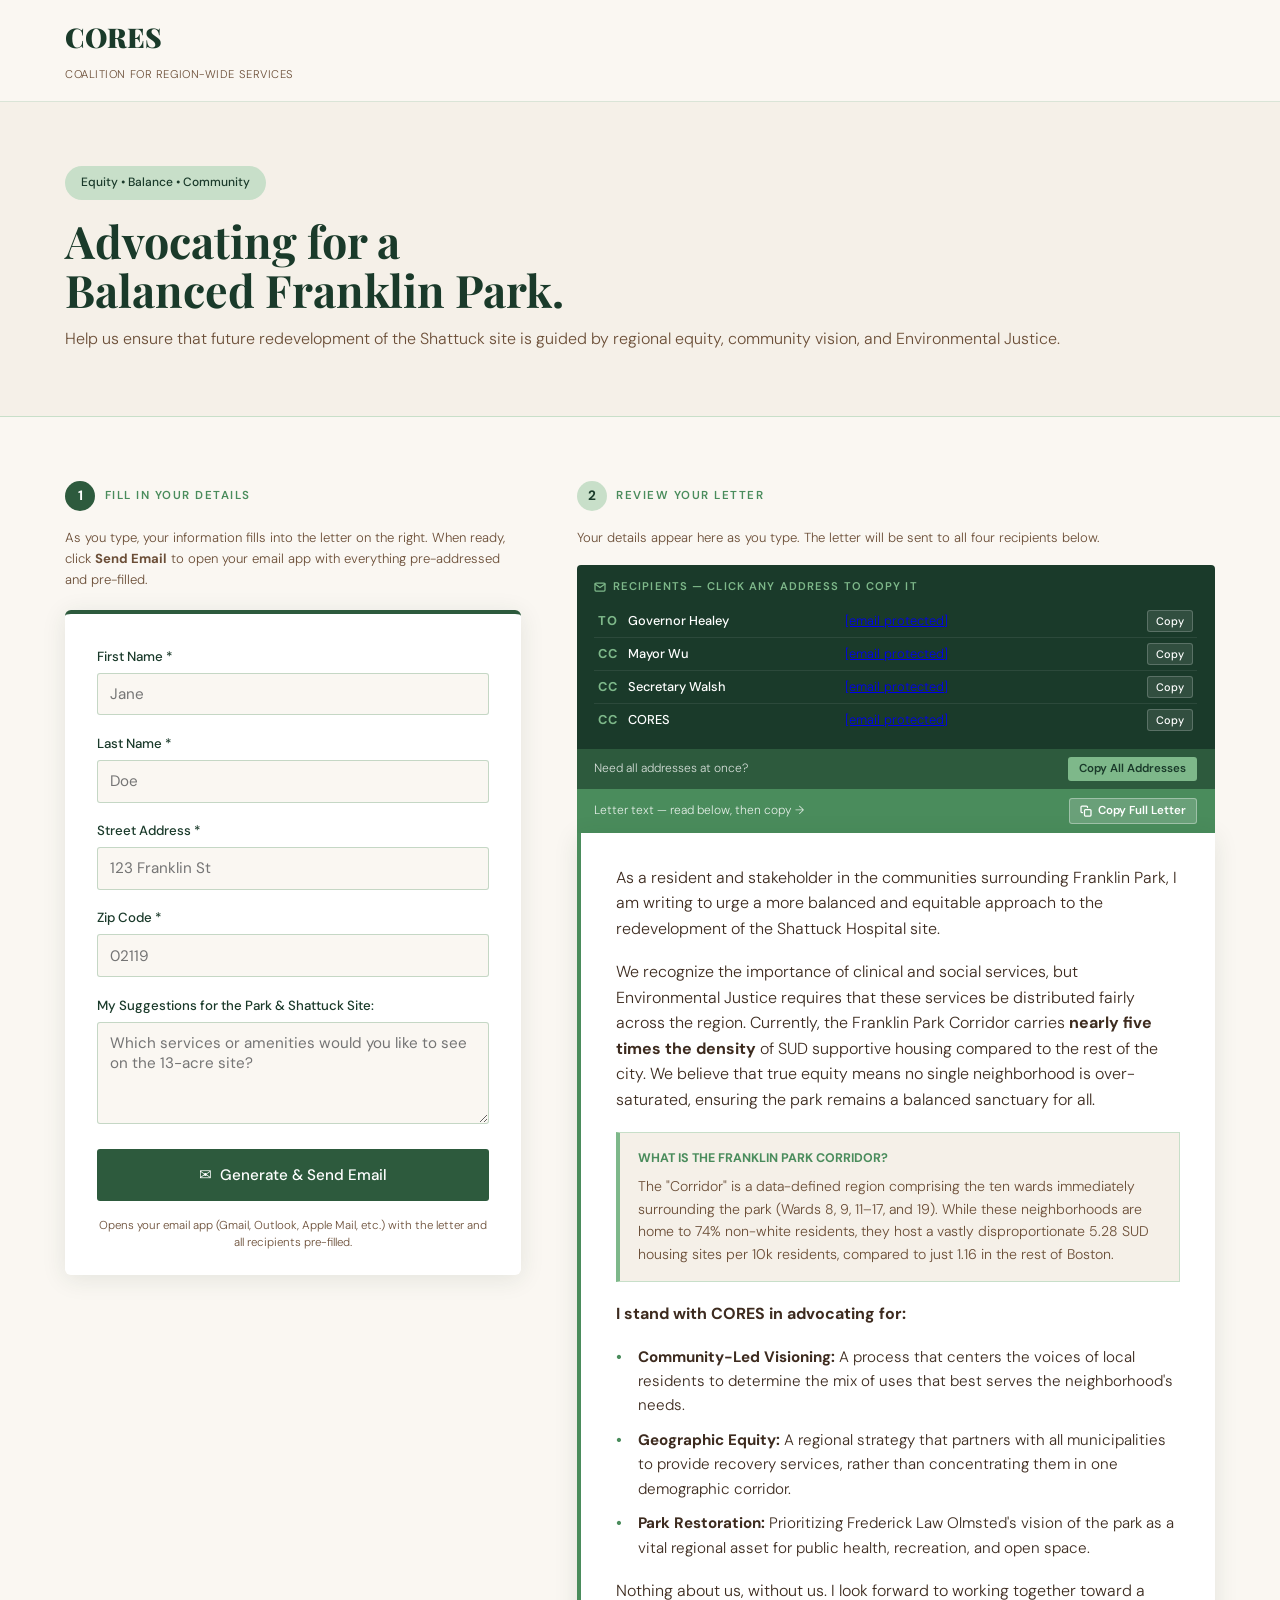
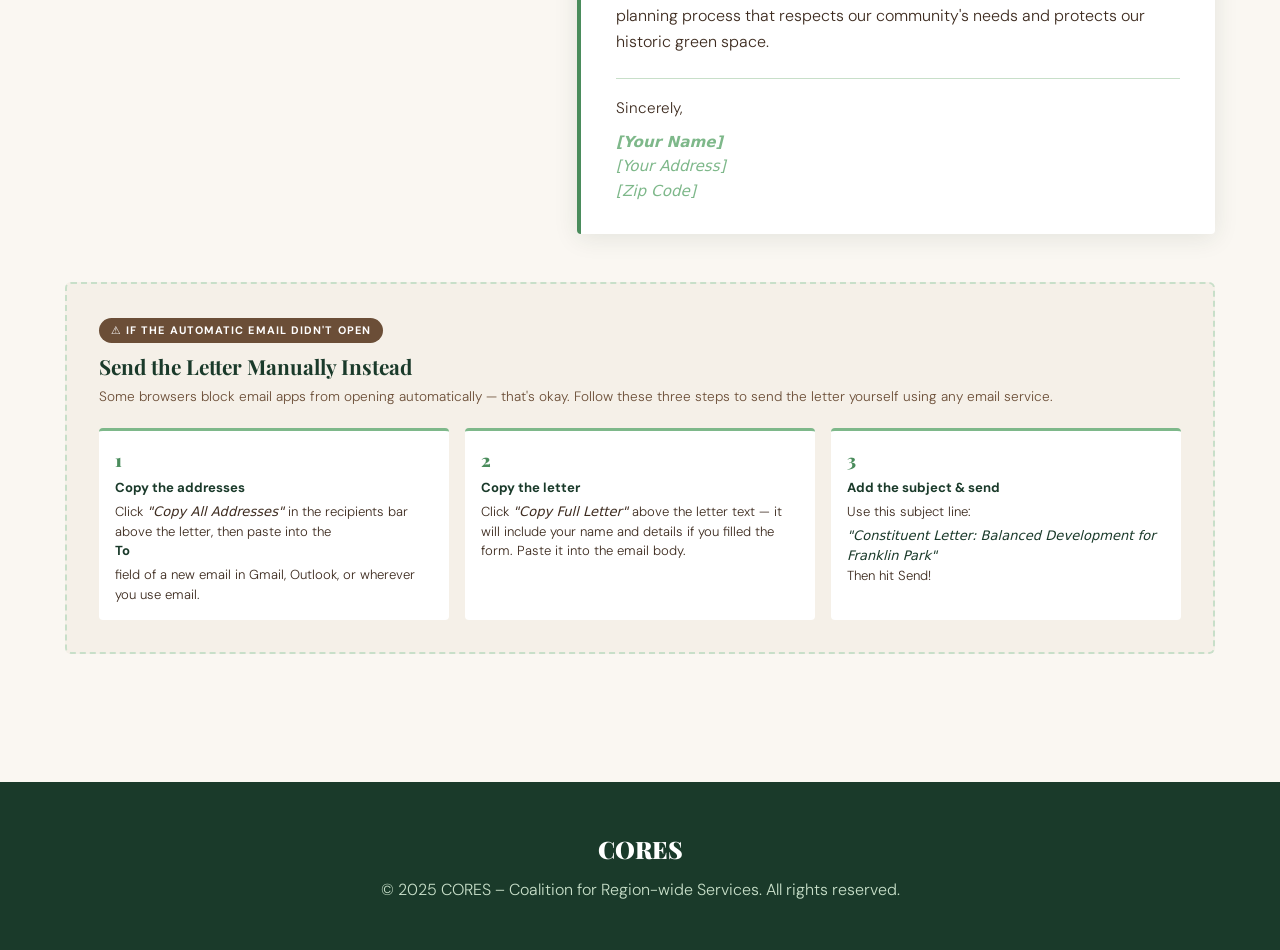
==== commit 980b571c: "updated" ====
--- a/email.html
+++ b/email.html
@@ -3,81 +3,259 @@
   <head>
     <meta charset="UTF-8" />
     <meta name="viewport" content="width=device-width, initial-scale=1.0" />
-    <title>Take Action: A Balanced Future for Franklin Park – CORES</title>
+    <title>Take Action: Letter to Representatives – CORES</title>
+
     <link rel="preconnect" href="https://fonts.googleapis.com" />
     <link rel="preconnect" href="https://fonts.gstatic.com" crossorigin />
-    <link
-      href="https://fonts.googleapis.com/css2?family=Playfair+Display:ital,wght@0,700;0,900;1,700&family=DM+Sans:wght@300;400;500&display=swap"
-      rel="stylesheet"
-    />
-    <link rel="stylesheet" href="styles.css" />
-    <link
-      rel="icon"
-      href="data:image/svg+xml,<svg xmlns='http://www.w3.org/2000/svg' viewBox='0 0 100 100'><text y='.9em' font-size='90'>🌳</text></svg>"
-    />
+    <link href="https://fonts.googleapis.com/css2?family=Playfair+Display:ital,wght@0,700;0,900;1,700&family=DM+Sans:wght@300;400;500&display=swap" rel="stylesheet" />
+    <link rel="icon" href="data:image/svg+xml,<svg xmlns='http://www.w3.org/2000/svg' viewBox='0 0 100 100'><text y='.9em' font-size='90'>🌳</text></svg>">
+
     <style>
+      :root {
+        --forest: #1a3a2a;
+        --canopy: #2d5a3d;
+        --leaf: #4a8c5c;
+        --sage: #7eb88a;
+        --mist: #c8dfc9;
+        --parchment: #f5f0e8;
+        --bark: #3d2b1f;
+        --soil: #6b4e37;
+        --cream: #faf7f2;
+        --white: #ffffff;
+        --font-display: "Playfair Display", Georgia, serif;
+        --font-body: "DM Sans", system-ui, sans-serif;
+        --shadow-soft: 0 4px 24px rgba(26, 58, 42, 0.1);
+      }
+
+      * { margin: 0; padding: 0; box-sizing: border-box; }
+      body {
+        font-family: var(--font-body);
+        color: var(--bark);
+        background: var(--cream);
+        line-height: 1.6;
+        font-weight: 300;
+      }
+      .container { width: 90%; max-width: 1150px; margin: 0 auto; }
+      .section-padding { padding: 4rem 0; }
+
+      h1, h2, h3 { font-family: var(--font-display); line-height: 1.1; }
+      .badge {
+        display: inline-block; background: var(--mist); color: var(--forest);
+        padding: 0.45rem 1rem; border-radius: 100px; font-size: 0.75rem; font-weight: 500;
+      }
+
+      /* HEADER */
+      .site-header { background: var(--cream); border-bottom: 1px solid rgba(74,140,92,0.18); padding: 1rem 0; }
+      .logo-mark { font-family: var(--font-display); font-size: 1.7rem; font-weight: 900; color: var(--forest); display: block; }
+      .logo-sub { font-size: 0.7rem; color: var(--soil); text-transform: uppercase; letter-spacing: 0.05em; }
+
+      /* HERO */
+      .hero-title { font-size: 2.8rem; color: var(--forest); margin-top: 1rem; }
+
+      /* STEP LABELS */
+      .step-label {
+        display: flex; align-items: center; gap: 0.6rem; margin-bottom: 1rem;
+      }
+      .step-num {
+        display: inline-flex; align-items: center; justify-content: center;
+        width: 30px; height: 30px; border-radius: 50%;
+        font-size: 0.85rem; font-weight: 700; flex-shrink: 0;
+      }
+      .step-num-form   { background: var(--canopy); color: var(--white); }
+      .step-num-letter { background: var(--mist); color: var(--forest); }
+      .step-title { font-size: 0.72rem; font-weight: 600; letter-spacing: 0.13em; text-transform: uppercase; color: var(--leaf); }
+
+      /* GRID */
       .action-grid {
         display: grid;
-        grid-template-columns: 1.4fr 1fr;
-        gap: 4rem;
-        padding-top: 3rem;
+        grid-template-columns: 1fr 1.4fr;
+        gap: 3.5rem;
         align-items: start;
       }
+
+      /* ── LEFT: FORM ── */
+      .form-card {
+        background: var(--white);
+        border-radius: 6px;
+        box-shadow: var(--shadow-soft);
+        border-top: 4px solid var(--canopy);
+        padding: 2rem 2rem 1.5rem;
+        position: sticky;
+        top: 20px;
+      }
+      .form-group { margin-bottom: 1.1rem; }
+      .form-group label { display: block; font-size: 0.83rem; font-weight: 500; margin-bottom: 0.35rem; color: var(--forest); }
+      .form-group input, .form-group textarea {
+        width: 100%; padding: 0.65rem 0.75rem;
+        border: 1.5px solid rgba(74,140,92,0.3);
+        border-radius: 3px; font-family: var(--font-body); font-size: 0.95rem; color: var(--bark);
+        background: var(--cream);
+        transition: border-color 0.15s;
+      }
+      .form-group input:focus, .form-group textarea:focus {
+        outline: none; border-color: var(--leaf); background: var(--white);
+      }
+
+      .btn {
+        display: block; width: 100%; padding: 0.85rem; border-radius: 3px;
+        font-family: var(--font-body); font-weight: 500; cursor: pointer;
+        text-align: center; border: 2px solid transparent; transition: background 0.2s;
+        font-size: 0.95rem;
+      }
+      .btn-primary { background: var(--canopy); color: var(--white); }
+      .btn-primary:hover { background: var(--forest); }
+      .how-it-works { font-size: 0.72rem; color: var(--soil); margin-top: 1rem; line-height: 1.5; text-align: center; }
+
+      /* ── RIGHT: LETTER ── */
+
+      /* Recipients dark bar */
+      .recipients-bar {
+        background: var(--forest);
+        border-radius: 4px 4px 0 0;
+        padding: 0.8rem 1.1rem;
+        color: var(--white);
+      }
+      .rec-header {
+        font-size: 0.7rem; font-weight: 600; text-transform: uppercase; letter-spacing: 0.1em;
+        color: var(--sage); margin-bottom: 0.55rem;
+        display: flex; align-items: center; gap: 0.4rem;
+      }
+      .recipients-table { width: 100%; border-collapse: collapse; }
+      .recipients-table tr { border-bottom: 1px solid rgba(255,255,255,0.08); }
+      .recipients-table tr:last-child { border-bottom: none; }
+      .recipients-table td { padding: 0.3rem 0.25rem; font-size: 0.8rem; vertical-align: middle; }
+      .td-type  { color: var(--sage); font-size: 0.68rem; font-weight: 700; text-transform: uppercase; letter-spacing: 0.05em; width: 30px; }
+      .td-name  { color: var(--white); font-weight: 500; width: 36%; }
+      .td-email { color: var(--mist); font-size: 0.75rem; }
+      .td-copy  { text-align: right; width: 70px; }
+      .copy-addr-btn {
+        display: inline-flex; align-items: center; gap: 0.3rem;
+        background: rgba(255,255,255,0.1); border: 1px solid rgba(255,255,255,0.2);
+        color: var(--white); border-radius: 3px; padding: 0.2rem 0.5rem;
+        font-size: 0.68rem; font-weight: 500; cursor: pointer;
+        font-family: var(--font-body); transition: background 0.15s;
+        white-space: nowrap;
+      }
+      .copy-addr-btn:hover { background: rgba(255,255,255,0.2); }
+      .copy-addr-btn.copied { background: var(--leaf); border-color: var(--leaf); }
+
+      /* Copy-all addresses bar */
+      .copy-all-bar {
+        display: flex; align-items: center; justify-content: space-between;
+        background: var(--canopy); padding: 0.5rem 1.1rem;
+        font-size: 0.75rem; color: rgba(255,255,255,0.8);
+      }
+      .copy-all-btn {
+        display: inline-flex; align-items: center; gap: 0.35rem;
+        background: var(--sage); border: none; color: var(--forest);
+        border-radius: 3px; padding: 0.3rem 0.7rem;
+        font-size: 0.72rem; font-weight: 600; cursor: pointer;
+        font-family: var(--font-body); transition: background 0.15s;
+      }
+      .copy-all-btn:hover { background: var(--mist); }
+
+      /* Copy-letter bar */
+      .letter-copy-bar {
+        display: flex; align-items: center; justify-content: space-between;
+        background: var(--leaf); padding: 0.55rem 1.1rem;
+        font-size: 0.75rem; color: var(--white);
+      }
+      .letter-copy-bar span { opacity: 0.85; }
+      .copy-letter-btn {
+        display: inline-flex; align-items: center; gap: 0.35rem;
+        background: rgba(255,255,255,0.18); border: 1px solid rgba(255,255,255,0.35);
+        color: var(--white); border-radius: 3px; padding: 0.28rem 0.65rem;
+        font-size: 0.72rem; font-weight: 600; cursor: pointer;
+        font-family: var(--font-body); transition: background 0.15s;
+      }
+      .copy-letter-btn:hover { background: rgba(255,255,255,0.3); }
+      .copy-letter-btn.copied { background: var(--forest); border-color: var(--forest); }
+
+      /* Letter body */
       .letter-body {
         background: var(--white);
-        padding: 2.5rem;
-        border-radius: 4px;
+        padding: 2rem 2.2rem;
+        border-radius: 0 0 4px 4px;
         box-shadow: var(--shadow-soft);
         border-left: 4px solid var(--leaf);
-      }
-      .demand-list {
-        list-style: none;
-        margin: 1.5rem 0;
-      }
-      .demand-list li {
-        margin-bottom: 1rem;
-        padding-left: 1.5rem;
-        position: relative;
-        font-size: 0.95rem;
-      }
-      .demand-list li::before {
-        content: "•";
-        position: absolute;
-        left: 0;
-        color: var(--leaf);
-        font-weight: bold;
-      }
-      .signature-block {
-        margin-top: 2.5rem;
-        padding-top: 1.5rem;
-        border-top: 1px solid var(--mist);
-        font-family: var(--font-body);
-        color: var(--forest);
-      }
-      .signature-block p {
-        margin: 0;
-        line-height: 1.4;
-      }
-      .sticky-form {
-        position: sticky;
-        top: 40px;
-      }
-      @media (max-width: 992px) {
-        .action-grid {
-          grid-template-columns: 1fr;
-          gap: 2rem;
-        }
-        .sticky-form {
-          position: static;
-        }
+        cursor: text;
+        user-select: text;
+        -webkit-user-select: text;
+      }
+      .letter-body p { margin-bottom: 1.1rem; font-size: 1rem; }
+      .letter-body p:last-child { margin-bottom: 0; }
+
+      .corridor-box {
+        background-color: var(--parchment);
+        border: 1px solid var(--mist);
+        border-left: 4px solid var(--sage);
+        padding: 1rem 1.1rem;
+        margin: 1.2rem 0;
+      }
+      .corridor-box h5 { font-size: 0.78rem; text-transform: uppercase; color: var(--leaf); margin-bottom: 0.4rem; font-family: var(--font-body); }
+      .corridor-box p { font-size: 0.88rem !important; margin-bottom: 0 !important; color: var(--soil); }
+
+      .demand-list { list-style: none; margin: 1.1rem 0; }
+      .demand-list li { padding-left: 1.4rem; position: relative; margin-bottom: 0.65rem; font-size: 0.95rem; }
+      .demand-list li::before { content: "•"; position: absolute; left: 0; color: var(--leaf); font-weight: bold; }
+
+      .signature-block { margin-top: 1.5rem; padding-top: 1.2rem; border-top: 1px solid var(--mist); }
+      .signature-block p { margin: 0 0 0.2rem; line-height: 1.4; font-size: 0.95rem; }
+      .sig-placeholder { color: var(--sage); font-style: italic; }
+
+      /* ── FALLBACK SECTION ── */
+      .fallback-section {
+        margin-top: 3rem;
+        border: 2px dashed var(--mist);
+        border-radius: 6px;
+        padding: 2rem;
+        background: var(--parchment);
+      }
+      .fallback-badge {
+        display: inline-block;
+        background: var(--soil); color: var(--white);
+        font-size: 0.68rem; font-weight: 700; text-transform: uppercase; letter-spacing: 0.1em;
+        border-radius: 100px; padding: 0.25rem 0.75rem;
+        margin-bottom: 0.75rem;
+      }
+      .fallback-section h3 { font-size: 1.3rem; color: var(--forest); margin-bottom: 0.5rem; }
+      .fallback-section > p { font-size: 0.85rem; color: var(--soil); line-height: 1.6; }
+      .fallback-steps {
+        display: grid;
+        grid-template-columns: 1fr 1fr 1fr;
+        gap: 1rem;
+        margin-top: 1.25rem;
+      }
+      .fallback-step {
+        background: var(--white);
+        border-radius: 4px;
+        padding: 1rem;
+        border-top: 3px solid var(--sage);
+        font-size: 0.82rem; color: var(--bark); line-height: 1.5;
+      }
+      .fallback-step .fs-num {
+        font-size: 1.1rem; font-weight: 900; color: var(--leaf);
+        font-family: var(--font-display); display: block; margin-bottom: 0.3rem;
+      }
+      .fallback-step strong { color: var(--forest); display: block; margin-bottom: 0.25rem; }
+
+      /* FOOTER */
+      .site-footer { background: var(--forest); color: var(--mist); padding: 3rem 0; text-align: center; margin-top: 4rem; }
+      .footer-logo { font-family: var(--font-display); font-size: 1.5rem; font-weight: 900; color: var(--white); display: block; margin-bottom: 0.5rem; }
+
+      @media (max-width: 960px) {
+        .action-grid { grid-template-columns: 1fr; }
+        .form-card { position: static; }
+        .hero-title { font-size: 2.1rem; }
+        .fallback-steps { grid-template-columns: 1fr; }
       }
     </style>
   </head>
   <body>
-    <!-- Header & Navigation -->
+
     <header class="site-header">
-      <div class="container nav-container">
-        <a href="index.html" class="logo">
+      <div class="container" style="display:flex;justify-content:space-between;align-items:center;">
+        <a href="index.html" style="text-decoration:none;">
           <span class="logo-mark">CORES</span>
           <span class="logo-sub">Coalition for Region-wide Services</span>
         </a>
@@ -85,299 +263,323 @@
     </header>
 
     <main>
-      <!-- Hero Section -->
-      <section
-        class="section-padding"
-        style="
-          background: var(--parchment);
-          border-bottom: 1px solid var(--mist);
-        "
-      >
+
+      <!-- Hero -->
+      <section class="section-padding" style="background:var(--parchment);border-bottom:1px solid var(--mist);">
         <div class="container">
           <span class="badge">Equity • Balance • Community</span>
-          <h1 class="hero-title" style="color: var(--forest); margin-top: 1rem">
-            Advocating for a<br />Balanced Franklin Park.
-          </h1>
-          <p class="hero-subtitle" style="color: var(--soil); margin-bottom: 0">
-            Help us ensure that future redevelopment of the Shattuck site is
-            guided by regional equity, community vision, and Environmental
-            Justice.
+          <h1 class="hero-title">Advocating for a<br />Balanced Franklin Park.</h1>
+          <p style="color:var(--soil);margin-top:0.75rem;margin-bottom:0;">
+            Help us ensure that future redevelopment of the Shattuck site is guided by regional equity, community vision, and Environmental Justice.
           </p>
         </div>
       </section>
 
-      <!-- Action Content -->
+      <!-- Main Action Section -->
       <section class="section-padding">
-        <div class="container action-grid">
-          <!-- Column 1: The Formal Letter Text -->
-          <div class="letter-column">
-            <span class="eyebrow">The Collective Message</span>
-            <h2
-              style="
-                font-family: var(--font-display);
-                color: var(--forest);
-                margin-bottom: 1.5rem;
-              "
-            >
-              To: Governor Healey, Mayor Wu, and Secretary Walsh
-            </h2>
-
-            <div class="letter-body">
-              <p>
-                As a resident and stakeholder in the communities surrounding
-                Franklin Park, I am writing to urge a more balanced and
-                equitable approach to the redevelopment of the Shattuck Hospital
-                site.
+        <div class="container">
+
+          <div class="action-grid">
+
+            <!-- ══ LEFT: FORM ══ -->
+            <div>
+              <div class="step-label">
+                <span class="step-num step-num-form">1</span>
+                <span class="step-title">Fill In Your Details</span>
+              </div>
+              <p style="font-size:0.82rem;color:var(--soil);margin-bottom:1.25rem;">
+                As you type, your information fills into the letter on the right. When ready, click <strong>Send Email</strong> to open your email app with everything pre-addressed and pre-filled.
               </p>
 
-              <p>
-                We recognize the importance of clinical and social services, but
-                Environmental Justice requires that these services be
-                distributed fairly across the region. Currently, the Franklin
-                Park Corridor carries
-                <strong>nearly five times the density</strong> of SUD supportive
-                housing compared to the rest of the city. We believe that true
-                equity means no single neighborhood is over-saturated, ensuring
-                the park remains a balanced sanctuary for all.
+              <div class="form-card">
+                <div class="form-group">
+                  <label for="fname">First Name *</label>
+                  <input type="text" id="fname" required placeholder="Jane" oninput="updateLetter()" />
+                </div>
+                <div class="form-group">
+                  <label for="lname">Last Name *</label>
+                  <input type="text" id="lname" required placeholder="Doe" oninput="updateLetter()" />
+                </div>
+                <div class="form-group">
+                  <label for="address">Street Address *</label>
+                  <input type="text" id="address" required placeholder="123 Franklin St" oninput="updateLetter()" />
+                </div>
+                <div class="form-group">
+                  <label for="zip">Zip Code *</label>
+                  <input type="text" id="zip" required placeholder="02119" pattern="[0-9]{5}" oninput="updateLetter()" />
+                </div>
+                <div class="form-group">
+                  <label for="suggestions">My Suggestions for the Park &amp; Shattuck Site:</label>
+                  <textarea id="suggestions" rows="4" placeholder="Which services or amenities would you like to see on the 13-acre site?" oninput="updateLetter()"></textarea>
+                </div>
+
+                <button type="button" onclick="sendEmail()" class="btn btn-primary">
+                  ✉&nbsp;&nbsp;Generate &amp; Send Email
+                </button>
+                <p class="how-it-works">
+                  Opens your email app (Gmail, Outlook, Apple Mail, etc.) with the letter and all recipients pre-filled.
+                </p>
+              </div>
+            </div>
+
+            <!-- ══ RIGHT: LETTER ══ -->
+            <div>
+              <div class="step-label">
+                <span class="step-num step-num-letter">2</span>
+                <span class="step-title">Review Your Letter</span>
+              </div>
+              <p style="font-size:0.82rem;color:var(--soil);margin-bottom:1.1rem;">
+                Your details appear here as you type. The letter will be sent to all four recipients below.
               </p>
-              <div class="corridor-box">
-                <h5>What is the Franklin Park Corridor?</h5>
-                <p>
-                  The "Corridor" is a data-defined region comprising the ten
-                  wards immediately surrounding the park (Wards 8, 9, 11–17, and
-                  19). While these neighborhoods are home to 74% non-white
-                  residents, they host a vastly disproportionate 5.28 SUD
-                  housing sites per 10k residents, compared to just 1.16 in the
-                  rest of Boston.
-                </p>
-              </div>
-
-              <p><strong>I stand with CORES in advocating for:</strong></p>
-              <ul class="demand-list">
-                <li>
-                  <strong>Community-Led Visioning:</strong> A process that
-                  centers the voices of local residents to determine the mix of
-                  uses that best serves the neighborhood's needs.
-                </li>
-                <li>
-                  <strong>Geographic Equity:</strong> A regional strategy that
-                  partners with all municipalities to provide recovery services,
-                  rather than concentrating them in one demographic corridor.
-                </li>
-                <li>
-                  <strong>Park Restoration:</strong> Prioritizing Frederick Law
-                  Olmsted’s vision of the park as a vital regional asset for
-                  public health, recreation, and open space.
-                </li>
-              </ul>
-
-              <p>
-                Nothing about us, without us. I look forward to working together
-                toward a planning process that respects our community's needs
-                and protects our historic green space.
-              </p>
-
-              <!-- Impactful Signature Block -->
-              <div class="signature-block">
-                <p>Sincerely,</p>
-                <p style="margin-top: 10px">
-                  <strong id="sig-name">[Your Name]</strong>
-                </p>
-                <p id="sig-address">[Your Address]</p>
-                <p id="sig-location">[Zip Code]</p>
+
+              <!-- Recipients -->
+              <div class="recipients-bar">
+                <div class="rec-header">
+                  <svg width="12" height="12" viewBox="0 0 24 24" fill="none" stroke="currentColor" stroke-width="2.5" stroke-linecap="round" stroke-linejoin="round"><path d="M4 4h16c1.1 0 2 .9 2 2v12c0 1.1-.9 2-2 2H4c-1.1 0-2-.9-2-2V6c0-1.1.9-2 2-2z"/><polyline points="22,6 12,13 2,6"/></svg>
+                  Recipients — click any address to copy it
+                </div>
+                <table class="recipients-table">
+                  <tr>
+                    <td class="td-type">To</td>
+                    <td class="td-name">Governor Healey</td>
+                    <td class="td-email"><a href="/cdn-cgi/l/email-protection" class="__cf_email__" data-cfemail="53343c2536213d3c213b363f3f362a133e3220207d343c25">[email&#160;protected]</a></td>
+                    <td class="td-copy"><button class="copy-addr-btn" onclick="copyAddr(this,'governorhelley@mass.gov')">Copy</button></td>
+                  </tr>
+                  <tr>
+                    <td class="td-type">CC</td>
+                    <td class="td-name">Mayor Wu</td>
+                    <td class="td-email"><a href="/cdn-cgi/l/email-protection" class="__cf_email__" data-cfemail="f69b978f99848183b6949985829998d8919980">[email&#160;protected]</a></td>
+                    <td class="td-copy"><button class="copy-addr-btn" onclick="copyAddr(this,'mayorwu@boston.gov')">Copy</button></td>
+                  </tr>
+                  <tr>
+                    <td class="td-type">CC</td>
+                    <td class="td-name">Secretary Walsh</td>
+                    <td class="td-email"><a href="/cdn-cgi/l/email-protection" class="__cf_email__" data-cfemail="2b584e48594e5f4a59525c4a4758436b464a5858054c445d">[email&#160;protected]</a></td>
+                    <td class="td-copy"><button class="copy-addr-btn" onclick="copyAddr(this,'secretarywalsh@mass.gov')">Copy</button></td>
+                  </tr>
+                  <tr>
+                    <td class="td-type">CC</td>
+                    <td class="td-name">CORES</td>
+                    <td class="td-email"><a href="/cdn-cgi/l/email-protection" class="__cf_email__" data-cfemail="c9bea1a6baacb9a8bba2afb989aea4a8a0a5e7aaa6a4">[email&#160;protected]</a></td>
+                    <td class="td-copy"><button class="copy-addr-btn" onclick="copyAddr(this,'whoseparkfp@gmail.com')">Copy</button></td>
+                  </tr>
+                </table>
+              </div>
+
+              <!-- Copy-all bar -->
+              <div class="copy-all-bar">
+                <span>Need all addresses at once?</span>
+                <button class="copy-all-btn" onclick="copyAllAddrs(this)">Copy All Addresses</button>
+              </div>
+
+              <!-- Copy-letter bar -->
+              <div class="letter-copy-bar">
+                <span>Letter text — read below, then copy →</span>
+                <button class="copy-letter-btn" onclick="copyLetterText(this)">
+                  <svg width="12" height="12" viewBox="0 0 24 24" fill="none" stroke="currentColor" stroke-width="2.5" stroke-linecap="round" stroke-linejoin="round"><rect x="9" y="9" width="13" height="13" rx="2"/><path d="M5 15H4a2 2 0 0 1-2-2V4a2 2 0 0 1 2-2h9a2 2 0 0 1 2 2v1"/></svg>
+                  Copy Full Letter
+                </button>
+              </div>
+
+              <!-- Letter body -->
+              <div class="letter-body" id="letter-text-block">
+                <p>As a resident and stakeholder in the communities surrounding Franklin Park, I am writing to urge a more balanced and equitable approach to the redevelopment of the Shattuck Hospital site.</p>
+                <p>We recognize the importance of clinical and social services, but Environmental Justice requires that these services be distributed fairly across the region. Currently, the Franklin Park Corridor carries <strong>nearly five times the density</strong> of SUD supportive housing compared to the rest of the city. We believe that true equity means no single neighborhood is over-saturated, ensuring the park remains a balanced sanctuary for all.</p>
+
+                <div class="corridor-box">
+                  <h5>What is the Franklin Park Corridor?</h5>
+                  <p>The "Corridor" is a data-defined region comprising the ten wards immediately surrounding the park (Wards 8, 9, 11–17, and 19). While these neighborhoods are home to 74% non-white residents, they host a vastly disproportionate 5.28 SUD housing sites per 10k residents, compared to just 1.16 in the rest of Boston.</p>
+                </div>
+
+                <p><strong>I stand with CORES in advocating for:</strong></p>
+                <ul class="demand-list">
+                  <li><strong>Community-Led Visioning:</strong> A process that centers the voices of local residents to determine the mix of uses that best serves the neighborhood's needs.</li>
+                  <li><strong>Geographic Equity:</strong> A regional strategy that partners with all municipalities to provide recovery services, rather than concentrating them in one demographic corridor.</li>
+                  <li><strong>Park Restoration:</strong> Prioritizing Frederick Law Olmsted's vision of the park as a vital regional asset for public health, recreation, and open space.</li>
+                </ul>
+
+                <!-- Live suggestions, shown only when user types something -->
+                <p id="letter-suggestions" style="display:none;font-style:italic;border-left:3px solid var(--sage);padding-left:0.9rem;color:var(--soil);margin-top:1rem;"></p>
+
+                <p>Nothing about us, without us. I look forward to working together toward a planning process that respects our community's needs and protects our historic green space.</p>
+
+                <div class="signature-block">
+                  <p>Sincerely,</p>
+                  <p style="margin-top:0.75rem;"><strong id="sig-name" class="sig-placeholder">[Your Name]</strong></p>
+                  <p id="sig-address" class="sig-placeholder">[Your Address]</p>
+                  <p id="sig-location" class="sig-placeholder">[Zip Code]</p>
+                </div>
+              </div>
+            </div>
+
+          </div><!-- /action-grid -->
+
+          <!-- ══ FALLBACK SECTION ══ -->
+          <div class="fallback-section" id="fallback-section">
+            <span class="fallback-badge">⚠ If the automatic email didn't open</span>
+            <h3>Send the Letter Manually Instead</h3>
+            <p>Some browsers block email apps from opening automatically — that's okay. Follow these three steps to send the letter yourself using any email service.</p>
+
+            <div class="fallback-steps">
+              <div class="fallback-step">
+                <span class="fs-num">1</span>
+                <strong>Copy the addresses</strong>
+                Click <em>"Copy All Addresses"</em> in the recipients bar above the letter, then paste into the <strong>To</strong> field of a new email in Gmail, Outlook, or wherever you use email.
+              </div>
+              <div class="fallback-step">
+                <span class="fs-num">2</span>
+                <strong>Copy the letter</strong>
+                Click <em>"Copy Full Letter"</em> above the letter text — it will include your name and details if you filled the form. Paste it into the email body.
+              </div>
+              <div class="fallback-step">
+                <span class="fs-num">3</span>
+                <strong>Add the subject &amp; send</strong>
+                Use this subject line:
+                <br /><em style="color:var(--forest);font-weight:500;display:inline-block;margin-top:0.3rem;">"Constituent Letter: Balanced Development for Franklin Park"</em>
+                <br />Then hit Send!
               </div>
             </div>
           </div>
 
-          <!-- Column 2: The Action Form -->
-          <div class="form-column">
-            <div id="petition-form" class="clean-form sticky-form">
-              <span class="eyebrow">Direct Action</span>
-              <h3
-                style="
-                  font-family: var(--font-display);
-                  color: var(--forest);
-                  margin-bottom: 1.5rem;
-                "
-              >
-                Email Your Representatives
-              </h3>
-
-              <div class="form-group">
-                <label for="fname">First Name *</label>
-                <input
-                  type="text"
-                  id="fname"
-                  required
-                  placeholder="Jane"
-                  oninput="updateSignature()"
-                />
-              </div>
-
-              <div class="form-group">
-                <label for="lname">Last Name *</label>
-                <input
-                  type="text"
-                  id="lname"
-                  required
-                  placeholder="Doe"
-                  oninput="updateSignature()"
-                />
-              </div>
-
-              <!-- Added Street Address Field -->
-              <div class="form-group">
-                <label for="address">Street Address *</label>
-                <input
-                  type="text"
-                  id="address"
-                  required
-                  placeholder="123 Franklin St"
-                  oninput="updateSignature()"
-                />
-              </div>
-
-              <div class="form-group">
-                <label for="zip">Zip Code *</label>
-                <input
-                  type="text"
-                  id="zip"
-                  required
-                  placeholder="02119"
-                  pattern="[0-9]{5}"
-                  oninput="updateSignature()"
-                />
-              </div>
-
-              <div class="form-group">
-                <label for="suggestions"
-                  >My Suggestions for the Park & Shattuck Site:</label
-                >
-                <textarea
-                  id="suggestions"
-                  rows="5"
-                  placeholder="Which services or amenities would you like to see on the 13-acre site?"
-                ></textarea>
-              </div>
-
-              <button type="button" onclick="sendEmail()" class="btn btn-primary btn-block">Generate & Send Email</button>
-              
-              <!-- NEW: Non-technical User Guidance -->
-              <div id="help-area" style="margin-top: 1.5rem; display: none; background: #fff; padding: 1rem; border: 1px solid var(--mist); border-radius: 4px;">
-                <p style="font-size: 0.85rem; color: var(--forest); font-weight: bold; margin-bottom: 0.5rem;">Didn't see your email app open?</p>
-                <p style="font-size: 0.8rem; color: var(--soil); margin-bottom: 1rem;">
-                  Some browsers block email apps from opening. You can manually copy the text below and paste it into a new email to <strong>governor@mass.gov</strong>.
-                </p>
-                <button type="button" onclick="copyToClipboard()" class="btn btn-outline" style="color: var(--canopy); border-color: var(--canopy); width: 100%; font-size: 0.8rem;">Copy Letter to Clipboard</button>
-              </div>
-
-              <p style="font-size: 0.7rem; color: var(--soil); margin-top: 1.5rem; line-height: 1.4;">
-                <strong>Note:</strong> This tool will attempt to open your default email program (like Gmail, Outlook, or Apple Mail).
-              </p>
-            </div>
-          </div>
-              </button>
-
-              <p
-                style="
-                  font-size: 0.7rem;
-                  color: var(--soil);
-                  margin-top: 1.5rem;
-                  line-height: 1.4;
-                "
-              >
-                <strong>How it works:</strong> Clicking this will open your
-                default email app (Gmail, Outlook, etc.) with the pre-written
-                letter and your suggestions ready to send.
-              </p>
-            </div>
-          </div>
         </div>
       </section>
     </main>
 
     <footer class="site-footer">
-      <div class="container footer-container">
-        <div class="footer-info">
-          <span class="footer-logo">CORES</span>
-          <p>
-            © 2025 CORES – Coalition for Region-wide Services. All rights
-            reserved.
-          </p>
-        </div>
+      <div class="container">
+        <span class="footer-logo">CORES</span>
+        <p>© 2025 CORES – Coalition for Region-wide Services. All rights reserved.</p>
       </div>
     </footer>
 
     <script>
-      // Global variable to store the letter for the copy-paste fallback
-      let generatedLetter = "";
-
-      function updateSignature() {
-        const fname = document.getElementById('fname').value;
-        const lname = document.getElementById('lname').value;
-        const address = document.getElementById('address').value;
-        const zip = document.getElementById('zip').value;
-
-        document.getElementById('sig-name').innerText = (fname || lname) ? (fname + ' ' + lname) : '[Your Name]';
-        document.getElementById('sig-address').innerText = address ? address : '[Your Address]';
-        document.getElementById('sig-location').innerText = zip ? 'Boston, MA ' + zip : '[Zip Code]';
+      const ALL_ADDRESSES = "governorhelley@mass.gov, mayorwu@boston.gov, secretarywalsh@mass.gov, whoseparkfp@gmail.com";
+
+      function updateLetter() {
+        const fname       = document.getElementById('fname').value.trim();
+        const lname       = document.getElementById('lname').value.trim();
+        const address     = document.getElementById('address').value.trim();
+        const zip         = document.getElementById('zip').value.trim();
+        const suggestions = document.getElementById('suggestions').value.trim();
+
+        const sigName = document.getElementById('sig-name');
+        const sigAddr = document.getElementById('sig-address');
+        const sigLoc  = document.getElementById('sig-location');
+        const sugP    = document.getElementById('letter-suggestions');
+
+        if (fname || lname) {
+          sigName.textContent = (fname + ' ' + lname).trim();
+          sigName.classList.remove('sig-placeholder');
+        } else {
+          sigName.textContent = '[Your Name]';
+          sigName.classList.add('sig-placeholder');
+        }
+
+        if (address) {
+          sigAddr.textContent = address;
+          sigAddr.classList.remove('sig-placeholder');
+        } else {
+          sigAddr.textContent = '[Your Address]';
+          sigAddr.classList.add('sig-placeholder');
+        }
+
+        if (zip) {
+          sigLoc.textContent = 'Boston, MA ' + zip;
+          sigLoc.classList.remove('sig-placeholder');
+        } else {
+          sigLoc.textContent = '[Zip Code]';
+          sigLoc.classList.add('sig-placeholder');
+        }
+
+        if (suggestions) {
+          sugP.style.display = 'block';
+          sugP.innerHTML = '<strong style="display:block;font-style:normal;font-size:0.78rem;text-transform:uppercase;letter-spacing:0.08em;color:var(--leaf);margin-bottom:0.3rem;">My Suggestions for the Site:</strong>"' + suggestions + '"';
+        } else {
+          sugP.style.display = 'none';
+        }
+      }
+
+      function buildEmailBody() {
+        const fname       = document.getElementById('fname').value.trim();
+        const lname       = document.getElementById('lname').value.trim();
+        const address     = document.getElementById('address').value.trim();
+        const zip         = document.getElementById('zip').value.trim();
+        const suggestions = document.getElementById('suggestions').value.trim();
+
+        let body = `To: Governor Healey, Mayor Wu, and Secretary Walsh\n\n`;
+        body += `As a resident and stakeholder in the communities surrounding Franklin Park, I am writing to urge a more balanced and equitable approach to the redevelopment of the Shattuck Hospital site.\n\n`;
+        body += `We recognize the importance of clinical and social services, but Environmental Justice requires that these services be distributed fairly across the region. Currently, the Franklin Park Corridor carries nearly five times the density of SUD supportive housing compared to the rest of the city. We believe that true equity means no single neighborhood is over-saturated, ensuring the park remains a balanced sanctuary for all.\n\n`;
+        body += `WHAT IS THE FRANKLIN PARK CORRIDOR?\n`;
+        body += `The "Corridor" is a data-defined region comprising the ten wards immediately surrounding the park (Wards 8, 9, 11–17, and 19). While these neighborhoods are home to 74% non-white residents, they host a vastly disproportionate 5.28 SUD housing sites per 10k residents, compared to just 1.16 in the rest of Boston.\n\n`;
+        body += `I stand with CORES in advocating for:\n`;
+        body += `• Community-Led Visioning: A process that centers the voices of local residents to determine the mix of uses that best serves the neighborhood's needs.\n`;
+        body += `• Geographic Equity: A regional strategy that partners with all municipalities to provide recovery services, rather than concentrating them in one demographic corridor.\n`;
+        body += `• Park Restoration: Prioritizing Frederick Law Olmsted's vision of the park as a vital regional asset for public health, recreation, and open space.\n\n`;
+        if (suggestions) {
+          body += `MY SUGGESTIONS FOR THE SITE:\n"${suggestions}"\n\n`;
+        }
+        body += `Nothing about us, without us. I look forward to working together toward a planning process that respects our community's needs and protects our historic green space.\n\n`;
+        body += `Sincerely,\n\n${fname} ${lname}\n${address}\nBoston, MA ${zip}`;
+        return body;
       }
 
       function sendEmail() {
-        const to = "governorhelley@mass.gov"; 
-        const cc = "mayorwu@boston.gov, secretarywalsh@mass.gov, whoseparkfp@gmail.com";
-        
-        const fname = document.getElementById('fname').value;
-        const lname = document.getElementById('lname').value;
-        const address = document.getElementById('address').value;
-        const zip = document.getElementById('zip').value;
-        const suggestions = document.getElementById('suggestions').value;
-
-        if(!fname || !lname || !address || !zip) {
-            alert("Please fill out your name, address, and zip code.");
-            return;
+        const fname   = document.getElementById('fname').value.trim();
+        const lname   = document.getElementById('lname').value.trim();
+        const address = document.getElementById('address').value.trim();
+        const zip     = document.getElementById('zip').value.trim();
+
+        if (!fname || !lname || !address || !zip) {
+          alert("Please fill out your name, address, and zip code first.");
+          return;
         }
 
-        // --- ENHANCED EMAIL BODY ---
         const subject = "Constituent Letter: Balanced Development for Franklin Park";
-        
-        let bodyText = `To: Governor Healey, Mayor Wu, and Secretary Walsh\n\n`;
-        bodyText += `As a resident and stakeholder in the communities surrounding Franklin Park, I am writing to urge a more balanced and equitable approach to the redevelopment of the Shattuck Hospital site.\n\n`;
-        
-        // THE CORRIDOR EXPLANATION
-        bodyText += `THE FRANKLIN PARK CORRIDOR:\n`;
-        bodyText += `The "Corridor" is a region encompassing the ten wards surrounding the park (Wards 8, 9, 11-17, 19). While this area is home to 74% non-white residents, analysis shows it carries nearly 5x the density of SUD supportive housing (5.55 sites per 10k residents) compared to the rest of the city (1.17). Environmental Justice demands that we stop this hyper-concentration.\n\n`;
-        
-        if(suggestions) {
-            bodyText += `MY SUGGESTIONS FOR THE SITE:\n"${suggestions}"\n\n`;
-        }
-
-        bodyText += `I stand with CORES in advocating for Community-Led Visioning, Geographic Equity, and Park Restoration.\n\n`;
-        bodyText += `Sincerely,\n\n`;
-        bodyText += `${fname} ${lname}\n`;
-        bodyText += `${address}\n`;
-        bodyText += `Boston, MA ${zip}`;
-
-        generatedLetter = bodyText; // Save for the fallback copy button
-
-        // Show the help/fallback area in case the mailto fails
-        document.getElementById('help-area').style.display = 'block';
-
-        // Trigger the email client
-        const mailtoLink = `mailto:${to}?cc=${cc}&subject=${encodeURIComponent(subject)}&body=${encodeURIComponent(bodyText)}`;
-        window.location.href = mailtoLink;
-      }
-
-      // Fallback function for non-technical users
-      function copyToClipboard() {
-        if(!generatedLetter) {
-            alert("Please fill out the form and click 'Generate' first.");
-            return;
-        }
-        navigator.clipboard.writeText(generatedLetter).then(() => {
-            alert("Letter copied to clipboard! You can now paste it into your email.");
+        const body    = buildEmailBody();
+        const mailto  = `mailto:governorhelley@mass.gov?cc=${encodeURIComponent("mayorwu@boston.gov, secretarywalsh@mass.gov, whoseparkfp@gmail.com")}&subject=${encodeURIComponent(subject)}&body=${encodeURIComponent(body)}`;
+        window.location.href = mailto;
+
+        // Scroll gently to the fallback after a short delay in case the email app didn't open
+        setTimeout(() => {
+          document.getElementById('fallback-section').scrollIntoView({ behavior: 'smooth', block: 'start' });
+        }, 1800);
+      }
+
+      function copyAddr(btn, addr) {
+        navigator.clipboard.writeText(addr).then(() => {
+          btn.textContent = '✓ Copied';
+          btn.classList.add('copied');
+          setTimeout(() => { btn.textContent = 'Copy'; btn.classList.remove('copied'); }, 2000);
+        }).catch(() => { prompt("Copy this address:", addr); });
+      }
+
+      function copyAllAddrs(btn) {
+        navigator.clipboard.writeText(ALL_ADDRESSES).then(() => {
+          btn.textContent = '✓ All Copied!';
+          setTimeout(() => { btn.textContent = 'Copy All Addresses'; }, 2500);
+        }).catch(() => { prompt("Copy all addresses:", ALL_ADDRESSES); });
+      }
+
+      function copyLetterText(btn) {
+        const fname   = document.getElementById('fname').value.trim();
+        const lname   = document.getElementById('lname').value.trim();
+        const address = document.getElementById('address').value.trim();
+        const zip     = document.getElementById('zip').value.trim();
+
+        const text = (fname || lname || address || zip) ? buildEmailBody() : document.getElementById('letter-text-block').innerText;
+
+        navigator.clipboard.writeText(text).then(() => {
+          btn.textContent = '✓ Copied!';
+          btn.classList.add('copied');
+          setTimeout(() => {
+            btn.innerHTML = `<svg width="12" height="12" viewBox="0 0 24 24" fill="none" stroke="currentColor" stroke-width="2.5" stroke-linecap="round" stroke-linejoin="round"><rect x="9" y="9" width="13" height="13" rx="2"/><path d="M5 15H4a2 2 0 0 1-2-2V4a2 2 0 0 1 2-2h9a2 2 0 0 1 2 2v1"/></svg> Copy Full Letter`;
+            btn.classList.remove('copied');
+          }, 2500);
+        }).catch(() => {
+          alert("Couldn't auto-copy. Click inside the letter text and use Ctrl+C / Cmd+C.");
         });
       }
     </script>
+
   </body>
-</html>
+</html>
